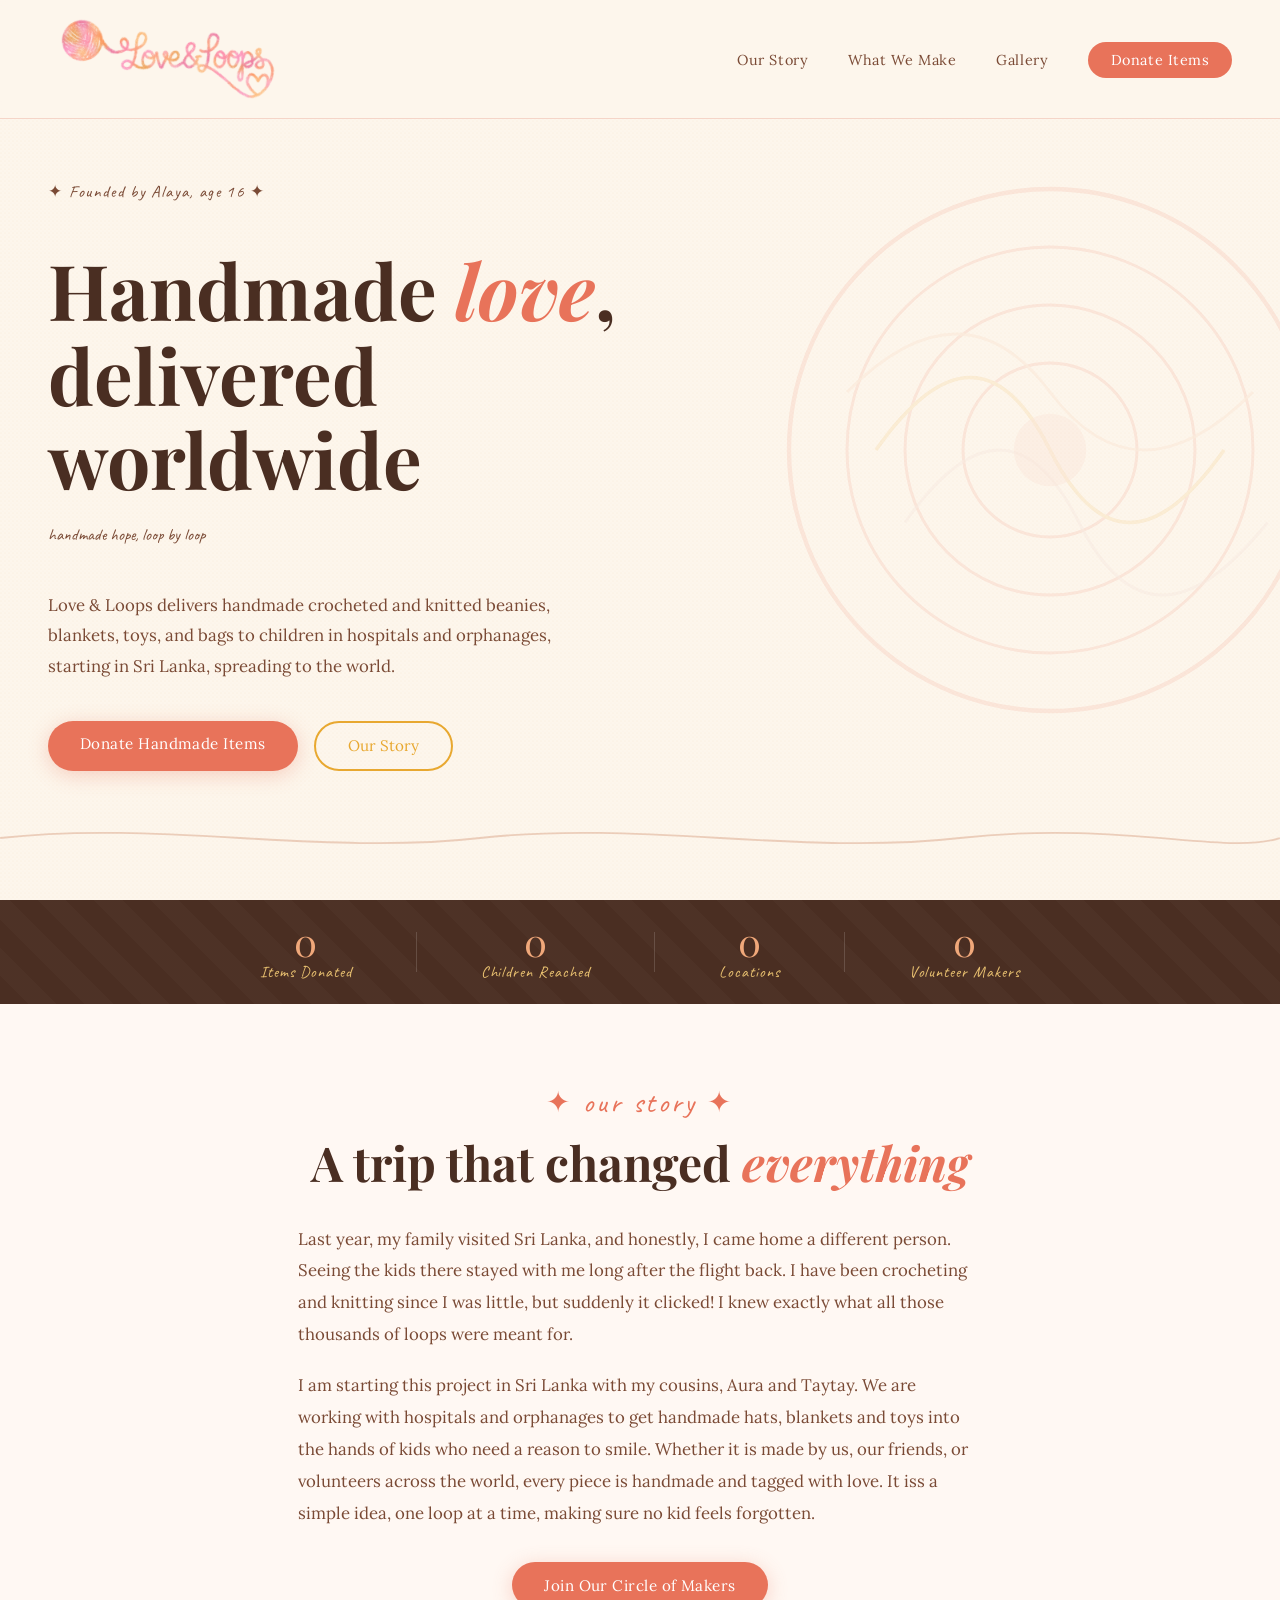
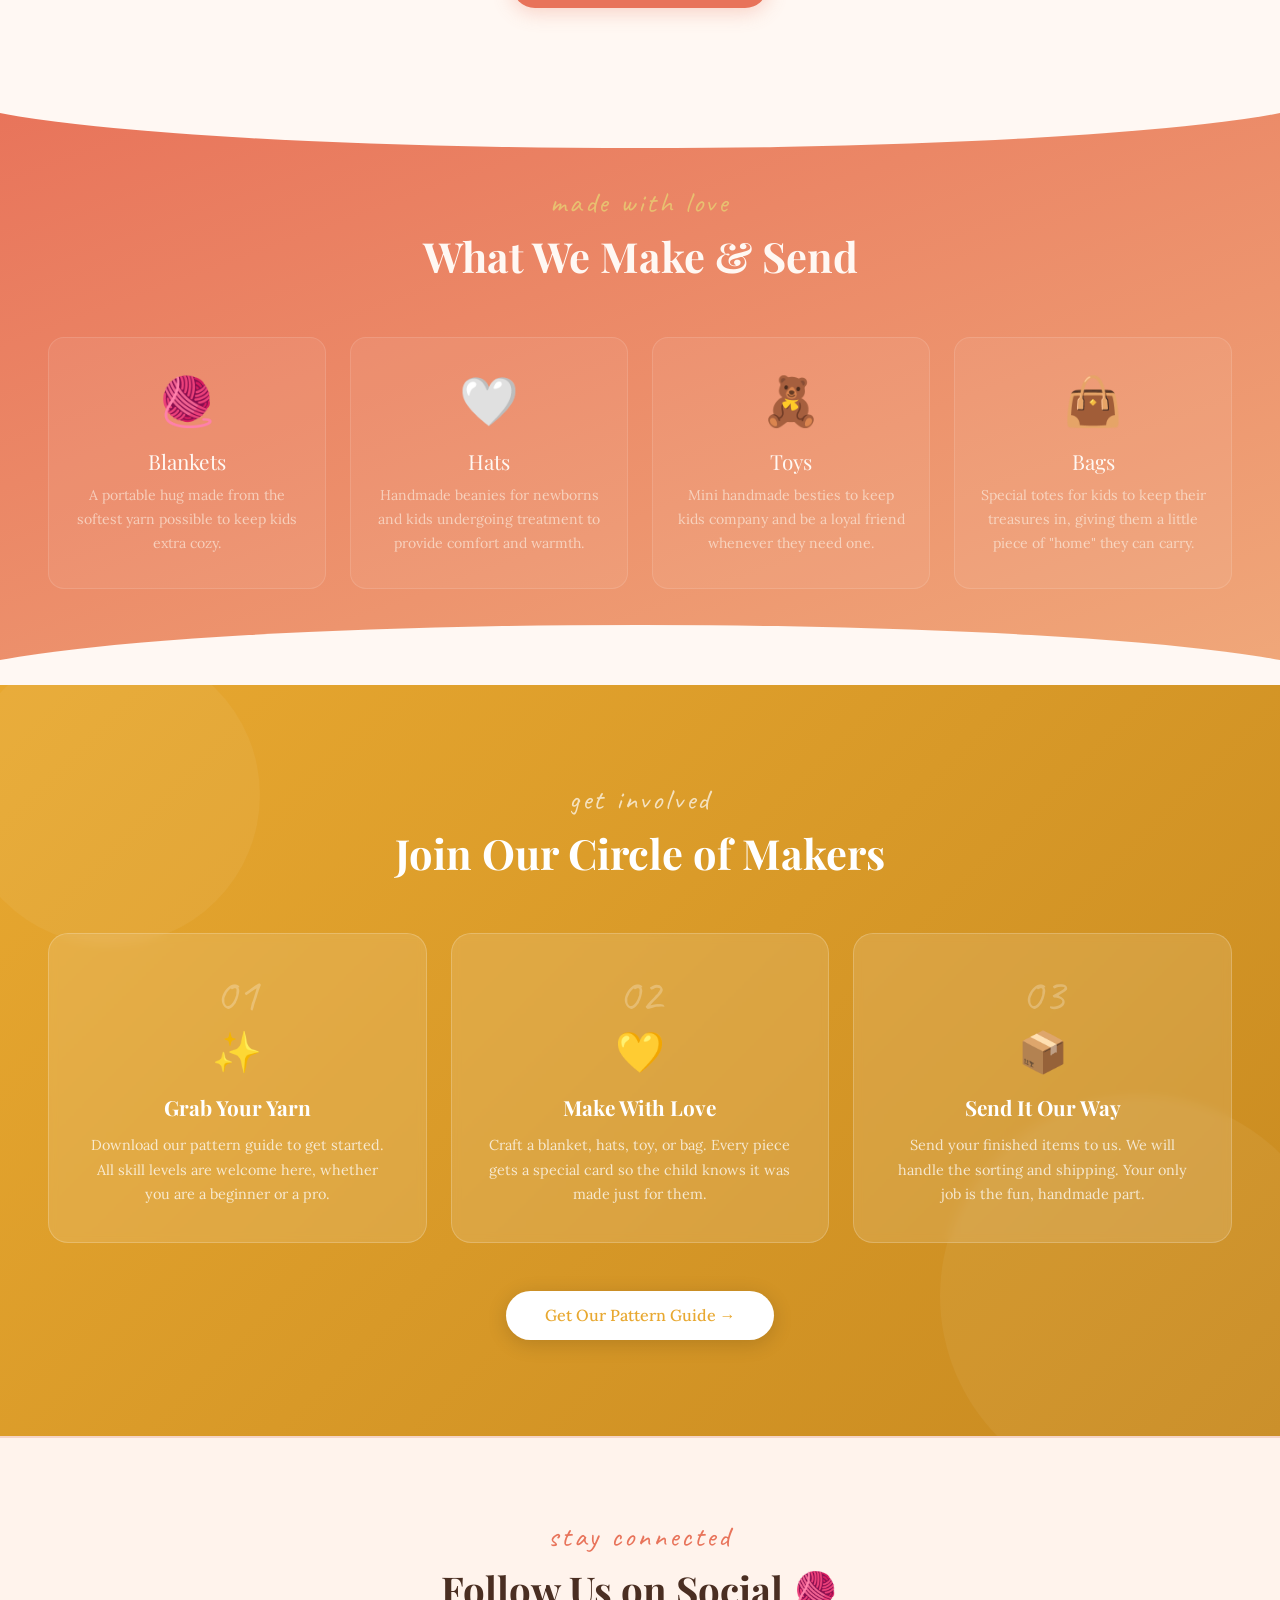
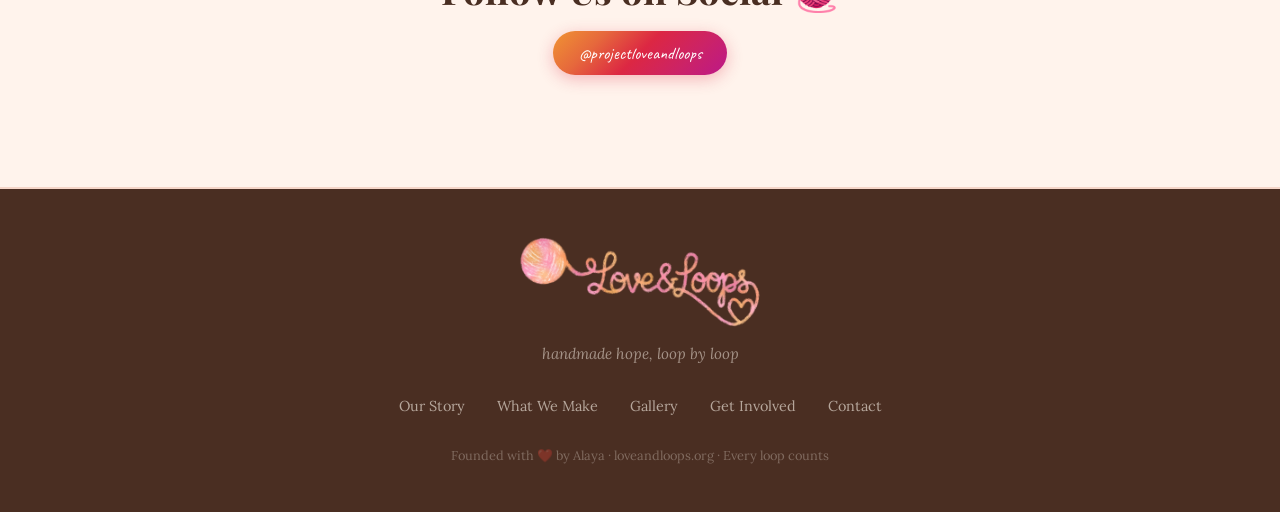
==== index.html @ 91cf3076 "Update index.html" ====
<!DOCTYPE html>
<html lang="en">
<head>
<meta charset="UTF-8">
<link rel="icon" type="image/svg+xml" href="favicon.svg">
<meta name="viewport" content="width=device-width, initial-scale=1.0">
<title>Love and Loops — Handmade Hope, Loop by Loop</title>
<link rel="preconnect" href="https://fonts.googleapis.com">
<link href="https://fonts.googleapis.com/css2?family=Playfair+Display:ital,wght@0,400;0,700;1,400&family=Lora:ital,wght@0,400;0,500;1,400&family=Caveat:wght@500;700&display=swap" rel="stylesheet">
<style>
  :root {
    --cream: #FFF8F3;
    --warm-white: #FFF3EC;
    --coral: #E8735A;
    --coral-light: #F0957A;
    --amber: #E8A830;
    --amber-light: #F0C060;
    --blush: #EDADA0;
    --peach: #F0A87A;
    --brown-dark: #4A2E22;
    --brown-mid: #7A4A35;
    --text: #3A1F12;
    --text-light: #8A5C3E;
  }

  * { margin: 0; padding: 0; box-sizing: border-box; }
  html { scroll-behavior: smooth; }

  body {
    font-family: 'Lora', Georgia, serif;
    background: var(--cream);
    color: var(--text);
    overflow-x: hidden;
  }

  body::before {
    content: '';
    position: fixed;
    inset: 0;
    background-image: url("data:image/svg+xml,%3Csvg xmlns='http://www.w3.org/2000/svg' width='4' height='4'%3E%3Crect width='4' height='4' fill='%23fdf6ec'/%3E%3Ccircle cx='1' cy='1' r='0.5' fill='%23d4a84322'/%3E%3Ccircle cx='3' cy='3' r='0.5' fill='%23c4704a11'/%3E%3C/svg%3E");
    pointer-events: none;
    z-index: 0;
  }

  /* NAV */
  nav {
    position: fixed;
    top: 0; left: 0; right: 0;
    z-index: 100;
    display: flex;
    align-items: center;
    justify-content: space-between;
    padding: 1.2rem 3rem;
    background: rgba(253,246,236,0.92);
    backdrop-filter: blur(8px);
    border-bottom: 1.5px solid #F5D5C8;
  }

  .nav-logo {
    font-family: 'Caveat', cursive;
    font-size: 1.7rem;
    font-weight: 700;
    color: var(--coral);
    letter-spacing: 0.02em;
  }

  .nav-logo span { color: #E8A830; }

  .nav-links {
    display: flex;
    gap: 2.5rem;
    list-style: none;
  }

  .nav-links a {
    font-family: 'Lora', serif;
    font-size: 0.9rem;
    color: var(--brown-mid);
    text-decoration: none;
    letter-spacing: 0.04em;
    transition: color 0.2s;
  }

  .nav-links a:hover { color: var(--coral); }

  .nav-cta {
    background: var(--coral);
    color: white !important;
    padding: 0.55rem 1.4rem;
    border-radius: 50px;
    transition: background 0.2s !important;
  }

  .nav-cta:hover { background: var(--coral-light) !important; }

  /* HERO */
  .hero {
    min-height: 100vh;
    display: flex;
    align-items: center;
    padding: 7rem 3rem 4rem;
    position: relative;
    overflow: hidden;
  }

  .hero-bg-yarn {
    position: absolute;
    right: -60px;
    top: 50%;
    transform: translateY(-50%);
    width: 580px;
    height: 580px;
    opacity: 0.12;
  }

  .hero-squiggle {
    position: absolute;
    bottom: 40px;
    left: 0;
    right: 0;
    height: 40px;
    background: url("data:image/svg+xml,%3Csvg xmlns='http://www.w3.org/2000/svg' viewBox='0 0 1440 40'%3E%3Cpath d='M0,20 C180,0 360,40 540,20 C720,0 900,40 1080,20 C1260,0 1380,40 1440,20' fill='none' stroke='%23c4704a' stroke-width='2' opacity='0.3'/%3E%3C/svg%3E") repeat-x;
  }

  .hero-content {
    max-width: 680px;
    position: relative;
    z-index: 1;
  }

  @keyframes fadeUp {
    from { opacity: 0; transform: translateY(30px); }
    to { opacity: 1; transform: translateY(0); }
  }

  .hero-eyebrow {
    font-family: 'Caveat', cursive;
    font-size: 1.8rem;
    color: var(--peach);
    letter-spacing: 0.08em;
    margin-bottom: 0.8rem;
    animation: fadeUp 1s 0.1s ease both;
  }

  .hero h1 {
    font-family: 'Playfair Display', Georgia, serif;
    font-size: clamp(3rem, 6vw, 5rem);
    line-height: 1.1;
    color: var(--brown-dark);
    margin-bottom: 1.2rem;
    animation: fadeUp 1s 0.2s ease both;
  }

  .hero h1 em { font-style: italic; color: var(--coral); }

  .hero-tagline {
    font-family: 'Caveat', cursive;
    font-size: 2.2rem;
    color: var(--text-light);
    margin-bottom: 1.8rem;
    animation: fadeUp 1s 0.3s ease both;
  }

  .hero p {
    font-size: 1.05rem;
    line-height: 1.8;
    color: var(--brown-mid);
    max-width: 520px;
    margin-bottom: 2.5rem;
    animation: fadeUp 1s 0.4s ease both;
  }

  .hero-buttons {
    display: flex;
    gap: 1rem;
    flex-wrap: wrap;
    animation: fadeUp 1s 0.5s ease both;
  }

  .btn-primary {
    background: var(--coral);
    color: white;
    padding: 0.85rem 2rem;
    border-radius: 50px;
    text-decoration: none;
    font-family: 'Lora', serif;
    font-size: 0.95rem;
    letter-spacing: 0.03em;
    transition: transform 0.2s, box-shadow 0.2s, background 0.2s;
    box-shadow: 0 4px 20px rgba(232,115,90,0.3);
    display: inline-block;
  }

  .btn-primary:hover {
    transform: translateY(-2px);
    box-shadow: 0 8px 28px rgba(232,115,90,0.4);
    background: var(--coral-light);
  }

  .btn-secondary {
    background: transparent;
    color: #E8A830;
    padding: 0.85rem 2rem;
    border-radius: 50px;
    text-decoration: none;
    font-family: 'Lora', serif;
    font-size: 0.95rem;
    border: 2px solid #E8A830;
    transition: transform 0.2s, background 0.2s, color 0.2s;
    display: inline-block;
  }

  .btn-secondary:hover {
    background: #E8A830;
    color: white;
    transform: translateY(-2px);
  }



  /* STATS */
  .stats-bar {
    background: var(--brown-dark);
    color: var(--cream);
    padding: 1.4rem 3rem;
    display: flex;
    align-items: center;
    justify-content: center;
    gap: 4rem;
    flex-wrap: wrap;
    position: relative;
    overflow: hidden;
  }

  .stats-bar::before {
    content: '';
    position: absolute;
    inset: 0;
    background: repeating-linear-gradient(45deg, transparent, transparent 20px, rgba(255,255,255,0.02) 20px, rgba(255,255,255,0.02) 40px);
  }

  .stat-item { text-align: center; position: relative; z-index: 1; }

  .stat-number {
    font-family: 'Playfair Display', serif;
    font-size: 2.4rem;
    color: var(--peach);
    display: block;
    line-height: 1;
  }

  .stat-label {
    font-family: 'Caveat', cursive;
    font-size: 1rem;
    color: #E8C070;
    letter-spacing: 0.06em;
    margin-top: 0.3rem;
  }

  .stat-divider { width: 1px; height: 40px; background: rgba(255,255,255,0.15); }

  /* ABOUT */
  .about {
    padding: 5rem 3rem;
    max-width: 780px;
    margin: 0 auto;
    text-align: center;
    position: relative;
    z-index: 1;
    background: var(--cream);
  }

  .about-eyebrow {
    font-family: 'Caveat', cursive;
    font-size: 1.8rem;
    color: var(--coral);
    letter-spacing: 0.1em;
    display: block;
    margin-bottom: 0.8rem;
  }

  .about h2 {
    font-family: 'Playfair Display', serif;
    font-size: clamp(2rem, 4vw, 3rem);
    line-height: 1.2;
    color: var(--brown-dark);
    margin-bottom: 2rem;
  }

  .about h2 em { font-style: italic; color: var(--coral); }

  .about p {
    font-size: 1.05rem;
    line-height: 1.9;
    color: var(--brown-mid);
    margin-bottom: 1.2rem;
    text-align: left;
  }

  .about-btn-wrap {
    margin-top: 2rem;
    text-align: center;
  }

  /* ITEMS */
  .items-section {
    background: linear-gradient(160deg, #E8735A 0%, #F0A87A 100%);
    padding: 6rem 3rem;
    position: relative;
    overflow: hidden;
  }

  .items-section::before {
    content: '';
    position: absolute;
    top: 0; left: 0; right: 0;
    height: 60px;
    background: var(--cream);
    clip-path: ellipse(55% 100% at 50% 0%);
  }

  .items-section::after {
    content: '';
    position: absolute;
    bottom: 0; left: 0; right: 0;
    height: 60px;
    background: var(--cream);
    clip-path: ellipse(55% 100% at 50% 100%);
  }

  .items-inner { max-width: 1200px; margin: 0 auto; position: relative; z-index: 1; }

  .section-header { text-align: center; margin-bottom: 3.5rem; }

  .section-eyebrow {
    font-family: 'Caveat', cursive;
    font-size: 1.8rem;
    letter-spacing: 0.1em;
    display: block;
    margin-bottom: 0.6rem;
  }

  .section-header h2 { font-family: 'Playfair Display', serif; font-size: 2.6rem; line-height: 1.2; }

  .items-grid { display: grid; grid-template-columns: repeat(4, 1fr); gap: 1.5rem; }

  .item-card {
    background: rgba(255,255,255,0.06);
    border: 1.5px solid rgba(255,255,255,0.12);
    border-radius: 16px;
    padding: 2rem 1.5rem;
    text-align: center;
    transition: transform 0.3s, background 0.3s;
  }

  .item-card:hover { transform: translateY(-6px); background: rgba(255,255,255,0.1); }

  .item-emoji { font-size: 3rem; display: block; margin-bottom: 1rem; }
  .item-name { font-family: 'Playfair Display', serif; font-size: 1.3rem; color: var(--cream); margin-bottom: 0.6rem; }
  .item-desc { font-size: 0.88rem; color: rgba(253,246,236,0.6); line-height: 1.7; }
  .item-tag { display: inline-block; margin-top: 1rem; background: rgba(255,255,255,0.2); color: white; font-family: 'Caveat', cursive; font-size: 0.85rem; padding: 0.25rem 0.8rem; border-radius: 20px; }

  .urgent-tag { background: rgba(232,115,90,0.12); border-color: var(--coral); color: var(--coral); }

  /* INSTAGRAM SECTION */
  .instagram-section {
    padding: 5rem 3rem;
    background: var(--warm-white);
    border-top: 2px solid #F5D5C8;
    border-bottom: 2px solid #F5D5C8;
  }

  .instagram-inner { max-width: 1200px; margin: 0 auto; }

  .instagram-header {
    display: flex;
    align-items: center;
    justify-content: space-between;
    margin-bottom: 2.5rem;
    flex-wrap: wrap;
    gap: 1rem;
  }

  .instagram-title-group {}

  .instagram-title-group .section-eyebrow { color: var(--coral); text-align: left; }

  .instagram-title-group h2 {
    font-family: 'Playfair Display', serif;
    font-size: 2.2rem;
    color: var(--brown-dark);
    display: flex;
    align-items: center;
    gap: 0.6rem;
  }

  .instagram-handle-link {
    display: flex;
    align-items: center;
    gap: 0.7rem;
    background: linear-gradient(135deg, #f09433, #e6683c, #dc2743, #cc2366, #bc1888);
    color: white;
    padding: 0.7rem 1.4rem;
    border-radius: 50px;
    text-decoration: none;
    font-family: 'Caveat', cursive;
    font-size: 1.1rem;
    transition: transform 0.2s, opacity 0.2s;
    box-shadow: 0 4px 16px rgba(220,39,67,0.3);
    flex-shrink: 0;
  }

  .instagram-handle-link:hover { transform: translateY(-2px); opacity: 0.92; }

  .insta-icon {
    width: 22px;
    height: 22px;
    fill: white;
  }

  /* Instagram grid */
  .instagram-grid {
    display: grid;
    grid-template-columns: repeat(6, 1fr);
    gap: 0.8rem;
  }

  .insta-post {
    aspect-ratio: 1;
    border-radius: 12px;
    overflow: hidden;
    position: relative;
    cursor: pointer;
    background: #f0e8dc;
  }

  .insta-post:nth-child(1) { grid-column: span 2; grid-row: span 2; border-radius: 16px; }

  .insta-post-inner {
    width: 100%;
    height: 100%;
    position: relative;
    overflow: hidden;
  }

  .insta-placeholder {
    width: 100%;
    height: 100%;
    display: flex;
    flex-direction: column;
    align-items: center;
    justify-content: center;
    gap: 0.5rem;
    font-family: 'Caveat', cursive;
    font-size: 0.85rem;
    color: var(--text-light);
    text-align: center;
    padding: 0.5rem;
  }

  /* Each post has a different warm background */
  .insta-post:nth-child(1) .insta-placeholder { background: linear-gradient(135deg, #f5e6d3, #e8c9a8); font-size: 1rem; }
  .insta-post:nth-child(2) .insta-placeholder { background: linear-gradient(135deg, #dcebd8, #c4d9bf); }
  .insta-post:nth-child(3) .insta-placeholder { background: linear-gradient(135deg, #f0ddd0, #e2c4b0); }
  .insta-post:nth-child(4) .insta-placeholder { background: linear-gradient(135deg, #e8d5d5, #d4b8b8); }
  .insta-post:nth-child(5) .insta-placeholder { background: linear-gradient(135deg, #f5edd0, #e8d490); }
  .insta-post:nth-child(6) .insta-placeholder { background: linear-gradient(135deg, #d8e8dc, #b8d0bf); }
  .insta-post:nth-child(7) .insta-placeholder { background: linear-gradient(135deg, #f0e0d8, #e0c4b4); }
  .insta-post:nth-child(8) .insta-placeholder { background: linear-gradient(135deg, #dde8dd, #c0d4c0); }

  .insta-post-overlay {
    position: absolute;
    inset: 0;
    background: rgba(61,44,30,0);
    display: flex;
    align-items: center;
    justify-content: center;
    transition: background 0.3s;
    opacity: 0;
  }

  .insta-post:hover .insta-post-overlay {
    background: rgba(61,44,30,0.5);
    opacity: 1;
  }

  .insta-post-overlay span {
    font-family: 'Caveat', cursive;
    color: white;
    font-size: 0.95rem;
  }

  .insta-emoji { font-size: 2rem; }
  .insta-big-emoji { font-size: 3.5rem; }

  .instagram-note {
    margin-top: 1.8rem;
    text-align: center;
    font-size: 0.88rem;
    color: var(--text-light);
    font-style: italic;
  }

  /* HOW TO HELP */
  .help-section {
    background: linear-gradient(135deg, #E8A830 0%, #C88A20 100%);
    padding: 6rem 3rem;
    position: relative;
    overflow: hidden;
  }

  .help-section::before {
    content: '';
    position: absolute;
    top: -40px; left: -40px;
    width: 300px; height: 300px;
    background: rgba(255,255,255,0.05);
    border-radius: 50%;
  }

  .help-section::after {
    content: '';
    position: absolute;
    bottom: -60px; right: -60px;
    width: 400px; height: 400px;
    background: rgba(255,255,255,0.05);
    border-radius: 50%;
  }

  .help-inner { max-width: 1200px; margin: 0 auto; position: relative; z-index: 1; }
  .help-section .section-eyebrow { color: rgba(255,255,255,0.7); }
  .help-section .section-header h2 { color: white; }

  .help-grid { display: grid; grid-template-columns: repeat(3, 1fr); gap: 1.5rem; margin-top: 3rem; }

  .help-card {
    background: rgba(255,255,255,0.12);
    border: 1.5px solid rgba(255,255,255,0.2);
    border-radius: 20px;
    padding: 2.2rem;
    text-align: center;
    backdrop-filter: blur(4px);
    transition: transform 0.3s, background 0.3s;
  }

  .help-card:hover { transform: translateY(-4px); background: rgba(255,255,255,0.18); }

  .help-step { font-family: 'Caveat', cursive; font-size: 3rem; color: rgba(255,255,255,0.25); display: block; line-height: 1; margin-bottom: 0.5rem; }
  .help-icon { font-size: 2.5rem; display: block; margin-bottom: 1rem; }
  .help-card h3 { font-family: 'Playfair Display', serif; font-size: 1.3rem; color: white; margin-bottom: 0.8rem; }
  .help-card p { font-size: 0.9rem; color: rgba(255,255,255,0.75); line-height: 1.7; }

  .help-cta { text-align: center; margin-top: 3rem; }

  .btn-white {
    background: white;
    color: #E8A830;
    padding: 0.9rem 2.4rem;
    border-radius: 50px;
    text-decoration: none;
    font-family: 'Lora', serif;
    font-size: 1rem;
    font-weight: 500;
    transition: transform 0.2s, box-shadow 0.2s;
    box-shadow: 0 4px 20px rgba(0,0,0,0.15);
    display: inline-block;
  }

  .btn-white:hover { transform: translateY(-3px); box-shadow: 0 8px 30px rgba(0,0,0,0.2); }

  /* FOOTER */
  footer {
    background: var(--brown-dark);
    color: var(--cream);
    padding: 3rem;
    text-align: center;
  }

  .footer-logo { font-family: 'Caveat', cursive; font-size: 2rem; color: var(--coral-light); margin-bottom: 0.5rem; }
  .footer-tagline { font-family: 'Lora', serif; font-style: italic; color: rgba(253,246,236,0.5); font-size: 0.95rem; margin-bottom: 2rem; }
  .footer-links { display: flex; gap: 2rem; justify-content: center; list-style: none; margin-bottom: 2rem; flex-wrap: wrap; }
  .footer-links a { color: rgba(253,246,236,0.6); text-decoration: none; font-size: 0.9rem; transition: color 0.2s; }
  .footer-links a:hover { color: var(--peach); }
  .footer-credit { font-size: 0.8rem; color: rgba(253,246,236,0.3); }

  @media (max-width: 1000px) {
    .map-layout { grid-template-columns: 1fr; }
    .instagram-grid { grid-template-columns: repeat(4, 1fr); }
    .insta-post:nth-child(1) { grid-column: span 2; grid-row: span 2; }
    .items-grid { grid-template-columns: repeat(2, 1fr); }
    .about { grid-template-columns: 1fr; gap: 3rem; padding: 4rem 1.5rem; }
    .help-grid { grid-template-columns: 1fr; }
    nav { padding: 1rem 1.5rem; }
    .nav-links { display: none; }
    .hero { padding: 5rem 1.5rem 3rem; }
    .map-section, .instagram-section, .help-section { padding: 4rem 1.5rem; }
    .items-section { padding: 5rem 1.5rem; }
    .stats-bar { gap: 2rem; padding: 1.5rem; }
  }

  @media (max-width: 600px) {
    .instagram-grid { grid-template-columns: repeat(3, 1fr); }
    .insta-post:nth-child(1) { grid-column: span 1; grid-row: span 1; }
    .items-grid { grid-template-columns: 1fr 1fr; }
  }
</style>
</head>
<body>

<!-- NAV -->
<nav>
  <a href="#" style="display:flex;align-items:center;"><img src="logo.png?v=1777475591" alt="Love and Loops" style="height:80px;width:auto;"></a>
  <ul class="nav-links">
    <li><a href="#about">Our Story</a></li>
    <li><a href="#items">What We Make</a></li>
    <li><a href="#instagram">Gallery</a></li>
    <li><a href="#help" class="nav-cta">Donate Items</a></li>
  </ul>
</nav>

<!-- HERO -->
<section class="hero">
  <svg class="hero-bg-yarn" viewBox="0 0 400 400" fill="none" xmlns="http://www.w3.org/2000/svg">
    <circle cx="200" cy="200" r="180" stroke="var(--coral)" stroke-width="3"/>
    <circle cx="200" cy="200" r="140" stroke="var(--coral)" stroke-width="2"/>
    <circle cx="200" cy="200" r="100" stroke="var(--coral)" stroke-width="2"/>
    <circle cx="200" cy="200" r="60" stroke="var(--coral)" stroke-width="2"/>
    <path d="M80 200 Q150 100 200 200 Q250 300 320 200" stroke="#E8A830" stroke-width="2.5" fill="none"/>
    <path d="M60 160 Q140 80 200 160 Q260 240 340 160" stroke="var(--peach)" stroke-width="2" fill="none" opacity="0.7"/>
    <path d="M100 250 Q170 150 220 250 Q270 350 350 250" stroke="#d4a0a0" stroke-width="2" fill="none" opacity="0.5"/>
    <circle cx="200" cy="200" r="25" fill="var(--coral)" opacity="0.4"/>
  </svg>
  <div class="hero-content">
    <p class="hero-eyebrow">✦ Founded by Alaya, age 16 ✦</p>
    <h1>Handmade <em>love</em>,<br>delivered worldwide</h1>
    <p class="hero-tagline">handmade hope, loop by loop</p>
    <p>Love & Loops delivers handmade crocheted and knitted beanies, blankets, toys, and bags to children in hospitals and orphanages, starting in Sri Lanka, spreading to the world.</p>
    <div class="hero-buttons">
      <a href="#help" class="btn-primary">Donate Handmade Items</a>
      <a href="#about" class="btn-secondary">Our Story</a>
    </div>
  </div>
  <div class="hero-squiggle"></div>
</section>

<!-- STATS -->
<div class="stats-bar">
  <div class="stat-item">
    <span class="stat-number" id="counter1">0</span>
    <span class="stat-label">Items Donated</span>
  </div>
  <div class="stat-divider"></div>
  <div class="stat-item">
    <span class="stat-number" id="counter2">0</span>
    <span class="stat-label">Children Reached</span>
  </div>
  <div class="stat-divider"></div>
  <div class="stat-item">
    <span class="stat-number" id="counter3">0</span>
    <span class="stat-label">Locations</span>
  </div>
  <div class="stat-divider"></div>
  <div class="stat-item">
    <span class="stat-number" id="counter4">0</span>
    <span class="stat-label">Volunteer Makers</span>
  </div>
</div>

<!-- ABOUT -->
<section class="about" id="about">
  <span class="about-eyebrow">✦ our story ✦</span>
  <h2>A trip that changed <em>everything</em></h2>
  <p>Last year, my family visited Sri Lanka, and honestly, I came home a different person. Seeing the kids there stayed with me long after the flight back. I have been crocheting and knitting since I was little, but suddenly it clicked! I knew exactly what all those thousands of loops were meant for.</p>
  <p>I am starting this project in Sri Lanka with my cousins, Aura and Taytay. We are working with hospitals and orphanages to get handmade hats, blankets and toys into the hands of kids who need a reason to smile. Whether it is made by us, our friends, or volunteers across the world, every piece is handmade and tagged with love. It iss a simple idea, one loop at a time, making sure no kid feels forgotten.</p>
  <div class="about-btn-wrap">
    <a href="#help" class="btn-primary">Join Our Circle of Makers</a>
  </div>
</section>

<!-- ITEMS -->
<section class="items-section" id="items">
  <div class="items-inner">
    <div class="section-header">
      <span class="section-eyebrow" style="color:#E8C070">made with love</span>
      <h2 style="color:var(--cream)">What We Make &amp; Send</h2>
    </div>
    <div class="items-grid">
      <div class="item-card">
        <span class="item-emoji">🧶</span>
        <p class="item-name">Blankets</p>
        <p class="item-desc">A portable hug made from the softest yarn possible to keep kids extra cozy.</p>
      </div>
      <div class="item-card">
        <span class="item-emoji">🤍</span>
        <p class="item-name">Hats</p>
        <p class="item-desc">Handmade beanies for newborns and kids undergoing treatment to provide comfort and warmth.</p>
      </div>
      <div class="item-card">
        <span class="item-emoji">🧸</span>
        <p class="item-name">Toys</p>
        <p class="item-desc">Mini handmade besties to keep kids company and be a loyal friend whenever they need one.</p>
      </div>
      <div class="item-card">
        <span class="item-emoji">👜</span>
        <p class="item-name">Bags</p>
        <p class="item-desc">Special totes for kids to keep their treasures in, giving them a little piece of "home" they can carry.</p>
      </div>
    </div>
  </div>
</section>


<!-- HOW TO HELP -->
<section class="help-section" id="help">
  <div class="help-inner">
    <div class="section-header">
      <span class="section-eyebrow">get involved</span>
      <h2>Join Our Circle of Makers</h2>
    </div>
    <div class="help-grid">
      <div class="help-card">
        <span class="help-step">01</span>
        <span class="help-icon">✨</span>
        <h3>Grab Your Yarn</h3>
        <p>Download our pattern guide to get started. All skill levels are welcome here, whether you are a beginner or a pro.</p>
      </div>
      <div class="help-card">
        <span class="help-step">02</span>
        <span class="help-icon">💛</span>
        <h3>Make With Love</h3>
        <p>Craft a blanket, hats, toy, or bag. Every piece gets a special card so the child knows it was made just for them.</p>
      </div>
      <div class="help-card">
        <span class="help-step">03</span>
        <span class="help-icon">📦</span>
        <h3>Send It Our Way</h3>
        <p>Send your finished items to us. We will handle the sorting and shipping. Your only job is the fun, handmade part.</p>
      </div>
    </div>
    <div class="help-cta">
      <a href="patterns.html" class="btn-white">Get Our Pattern Guide →</a>
    </div>
  </div>
</section>

<!-- INSTAGRAM GALLERY -->
<section class="instagram-section" id="instagram">
  <div class="instagram-inner">

    <div style="text-align:center; margin-bottom:2rem; position:relative; z-index:1;">
      <span style="font-family:'Caveat',cursive; font-size:1.8rem; color:var(--coral); letter-spacing:0.1em; display:block; margin-bottom:0.5rem;">stay connected</span>
      <h2 style="font-family:'Playfair Display',serif; font-size:2.4rem; color:var(--brown-dark); margin-bottom:1rem;">Follow Us on Social 🧶</h2>
      <a href="https://instagram.com/projectloveandloops" target="_blank" style="display:inline-flex; align-items:center; gap:0.6rem; background:linear-gradient(135deg,#f09433,#e6683c,#dc2743,#cc2366,#bc1888); color:white; padding:0.7rem 1.6rem; border-radius:50px; text-decoration:none; font-family:'Caveat',cursive; font-size:1.1rem; box-shadow:0 4px 16px rgba(220,39,67,0.3);">
        @projectloveandloops
      </a>
    </div>

    <div id="behold-widget-holder">
      <script src="https://w.behold.so/widget.js" type="module"></script>
      <behold-widget feed-id="sgiXPuezXMnbgt91PSPh"></behold-widget>
    </div>

  </div>
</section>

<!-- FOOTER -->
<footer>
  <div style="margin-bottom:0.8rem;"><img src="logo.png?v=1777475591" alt="Love and Loops" style="height:90px;width:auto;"></div>
  <p class="footer-tagline">handmade hope, loop by loop</p>
  <ul class="footer-links">
    <li><a href="#about">Our Story</a></li>
    <li><a href="#items">What We Make</a></li>
    <li><a href="#instagram">Gallery</a></li>
    <li><a href="#help">Get Involved</a></li>
    <li><a href="/cdn-cgi/l/email-protection#4a222f2626250a26253c2f2b242e2625253a396425382d">Contact</a></li>
  </ul>
  <p class="footer-credit">Founded with ❤️ by Alaya · loveandloops.org · Every loop counts</p>
</footer>

<script data-cfasync="false" src="/cdn-cgi/scripts/5c5dd728/cloudflare-static/email-decode.min.js"></script><script>
  // Animated counters
  function animateCounter(el, target) {
    let start = 0;
    const step = target / (2000 / 16);
    const timer = setInterval(() => {
      start += step;
      if (start >= target) {
        el.textContent = target;
        clearInterval(timer);
      } else {
        el.textContent = Math.floor(start);
      }
    }, 16);
  }

  const statsBar = document.querySelector('.stats-bar');
  let animated = false;
  new IntersectionObserver((entries) => {
    if (entries[0].isIntersecting && !animated) {
      animated = true;
      animateCounter(document.getElementById('counter1'), 218);
      animateCounter(document.getElementById('counter2'), 312);
      animateCounter(document.getElementById('counter3'), 3);
      animateCounter(document.getElementById('counter4'), 27);
    }
  }, { threshold: 0.5 }).observe(statsBar);

  // Smooth scroll
  document.querySelectorAll('a[href^="#"]').forEach(a => {
    a.addEventListener('click', e => {
      const target = document.querySelector(a.getAttribute('href'));
      if (target) { e.preventDefault(); target.scrollIntoView({ behavior: 'smooth' }); }
    });
  });

  // Make instagram posts link to instagram
  document.qu
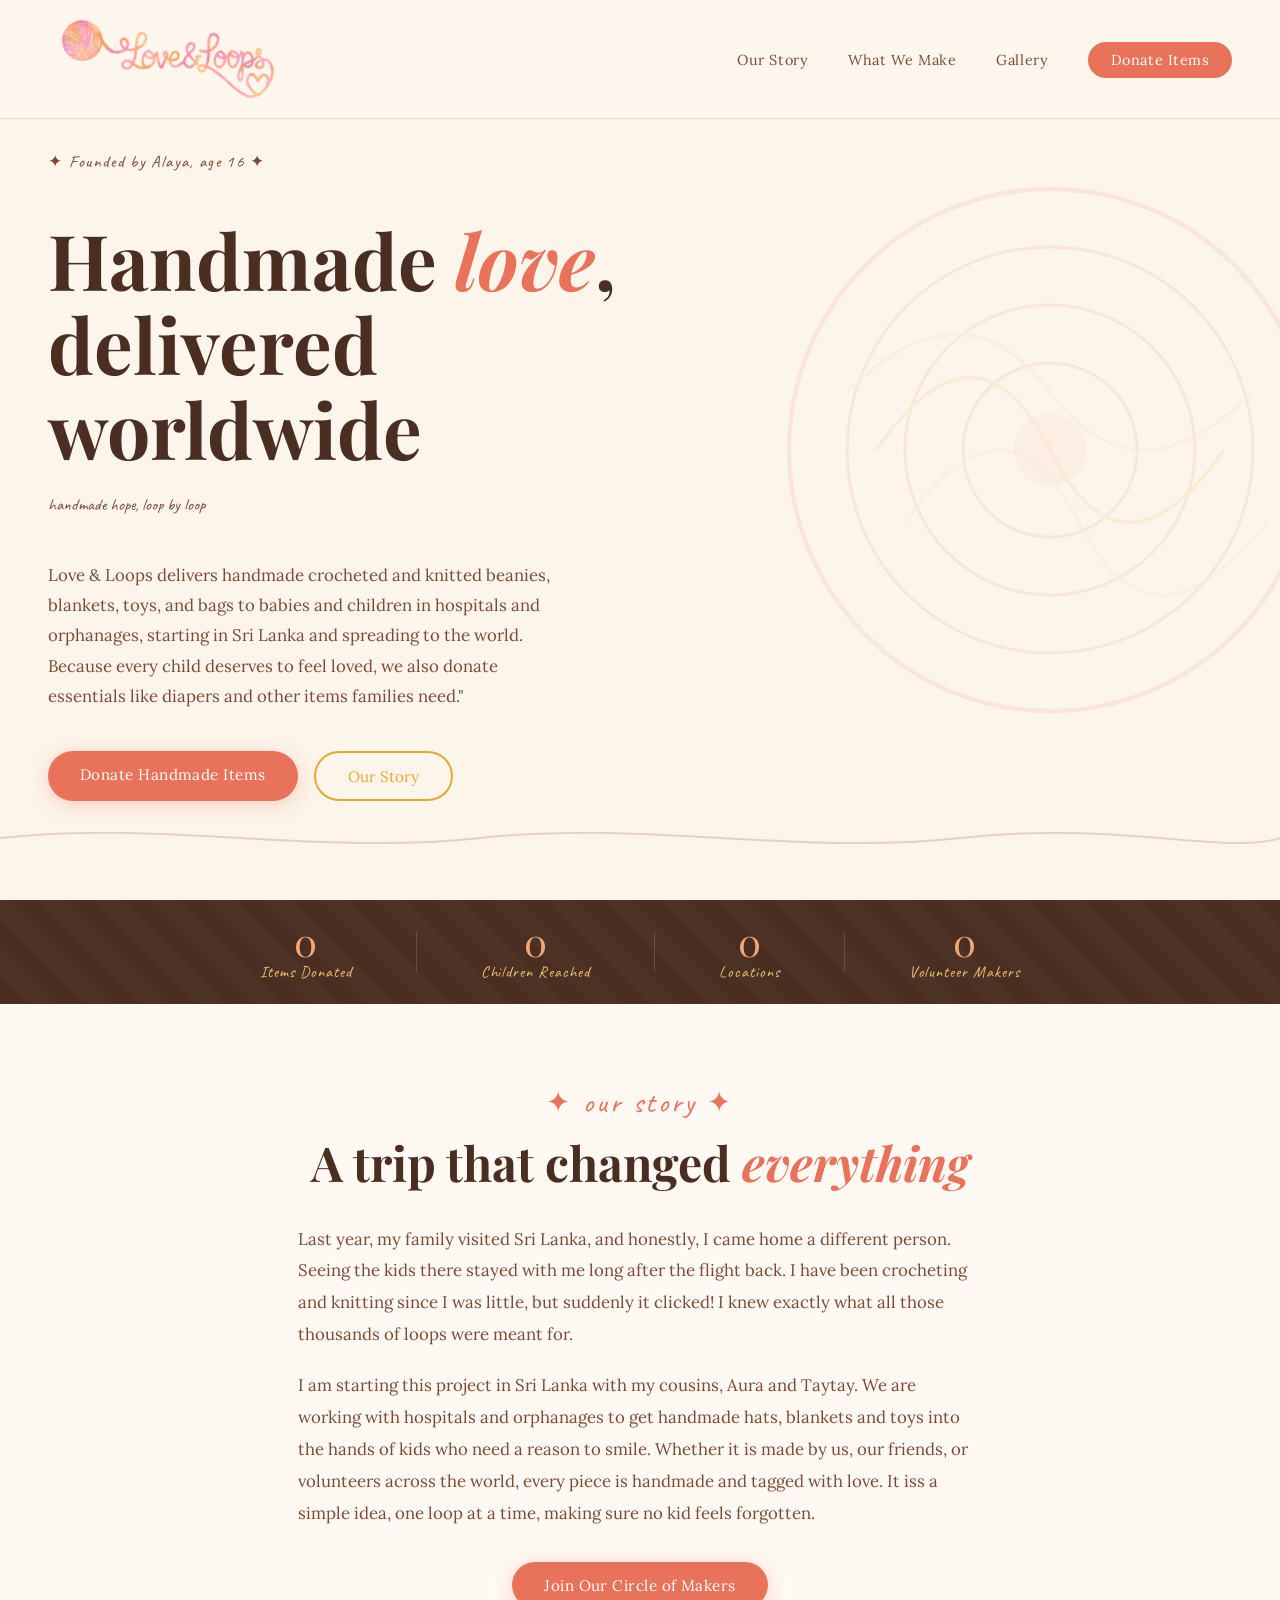
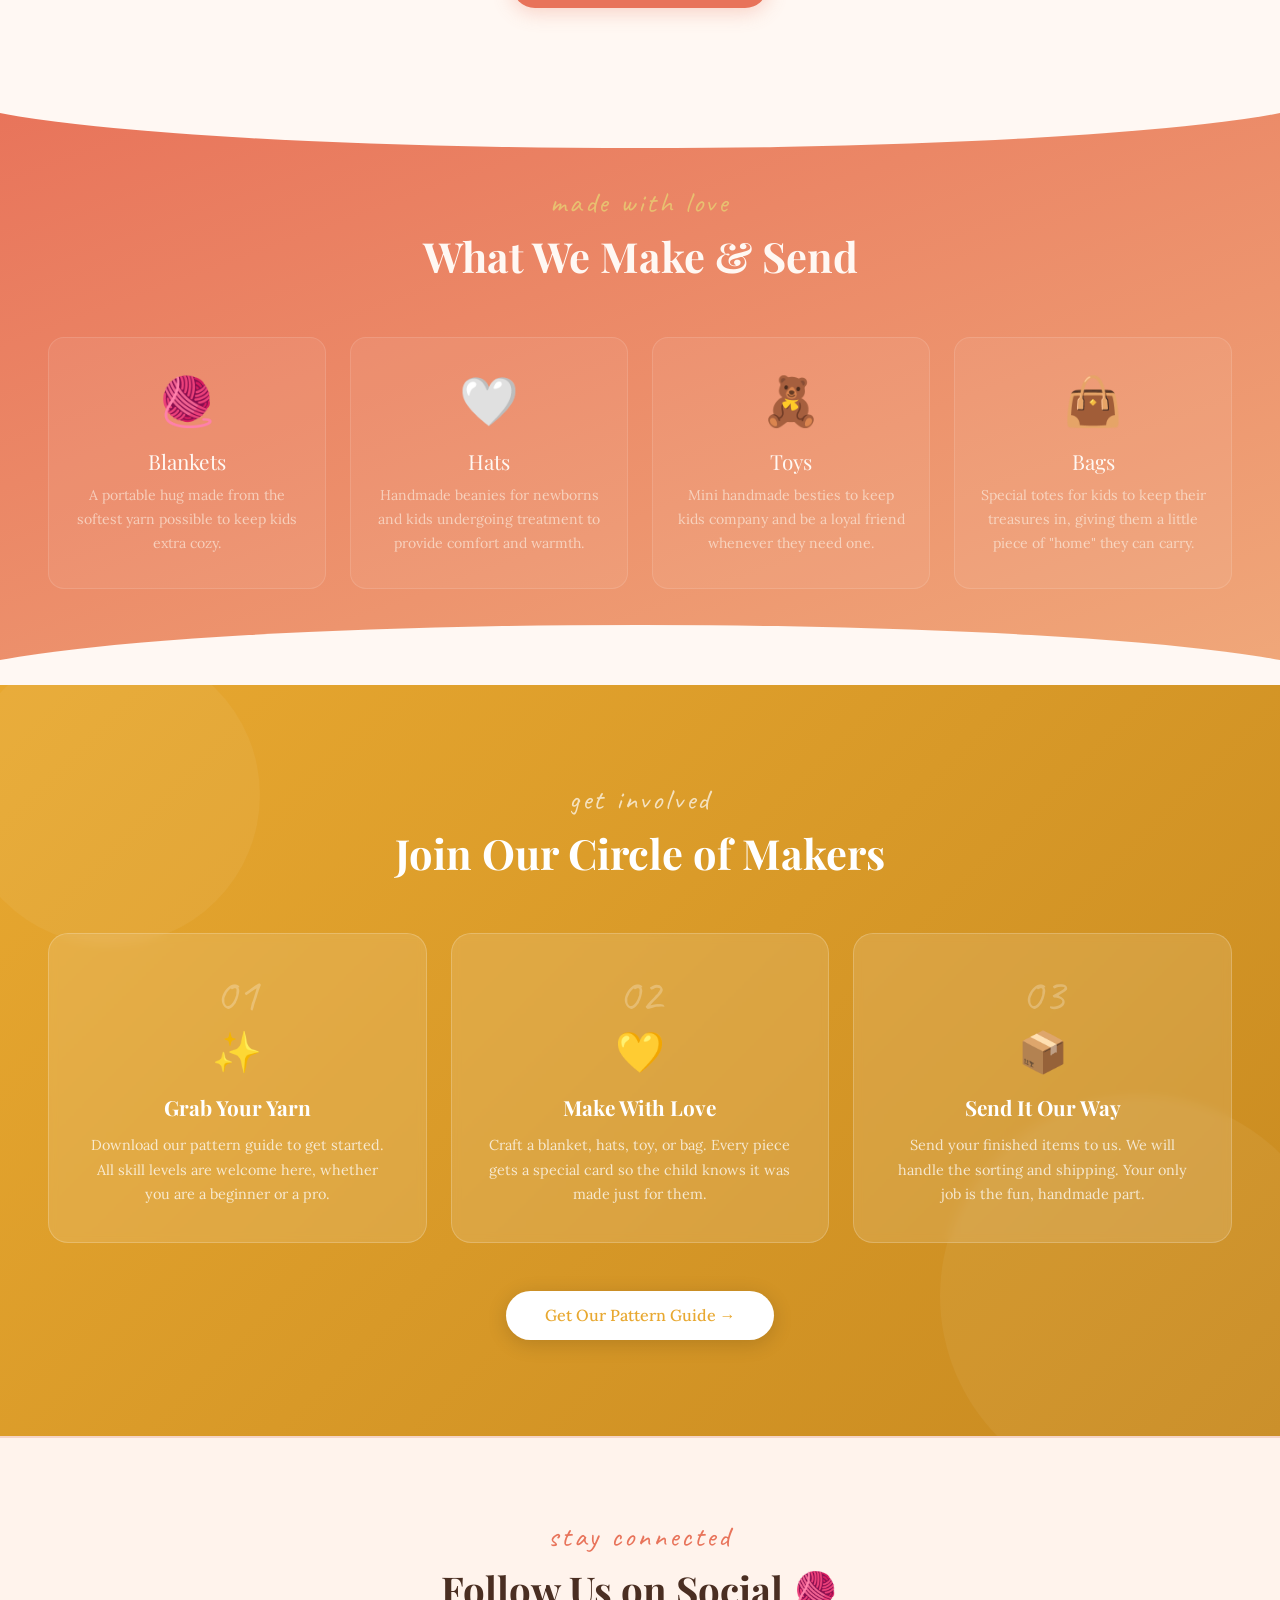
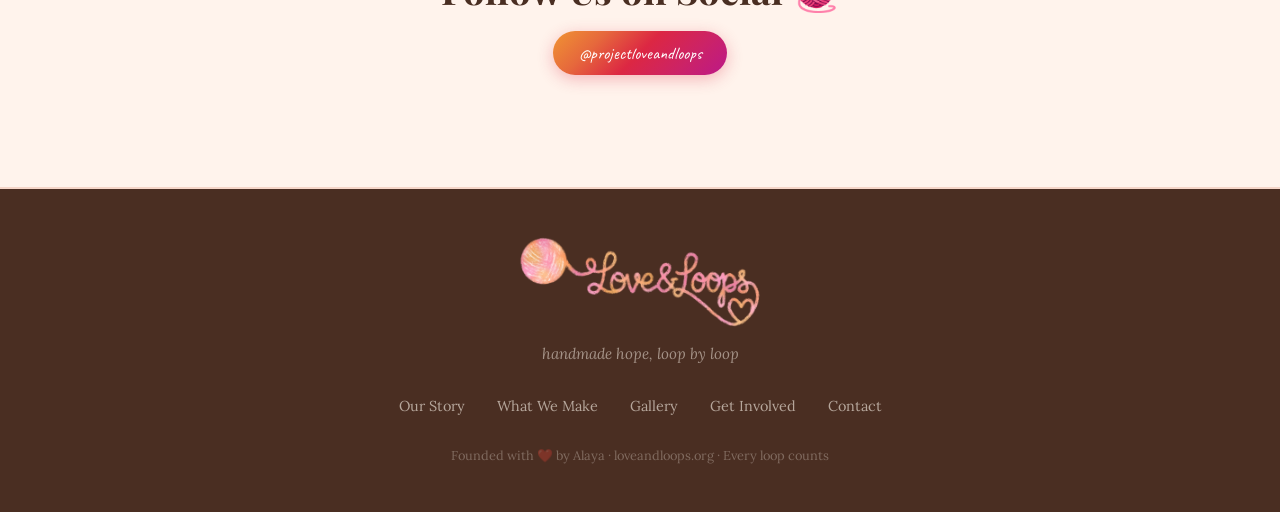
==== commit 2e82781e: "Update index.html" ====
--- a/index.html
+++ b/index.html
@@ -634,7 +634,7 @@
     <p class="hero-eyebrow">✦ Founded by Alaya, age 16 ✦</p>
     <h1>Handmade <em>love</em>,<br>delivered worldwide</h1>
     <p class="hero-tagline">handmade hope, loop by loop</p>
-    <p>Love & Loops delivers handmade crocheted and knitted beanies, blankets, toys, and bags to children in hospitals and orphanages, starting in Sri Lanka, spreading to the world.</p>
+    <p>Love & Loops delivers handmade crocheted and knitted beanies, blankets, toys, and bags to babies and children in hospitals and orphanages, starting in Sri Lanka and spreading to the world. Because every child deserves to feel loved, we also donate essentials like diapers and other items families need."</p>
     <div class="hero-buttons">
       <a href="#help" class="btn-primary">Donate Handmade Items</a>
       <a href="#about" class="btn-secondary">Our Story</a>
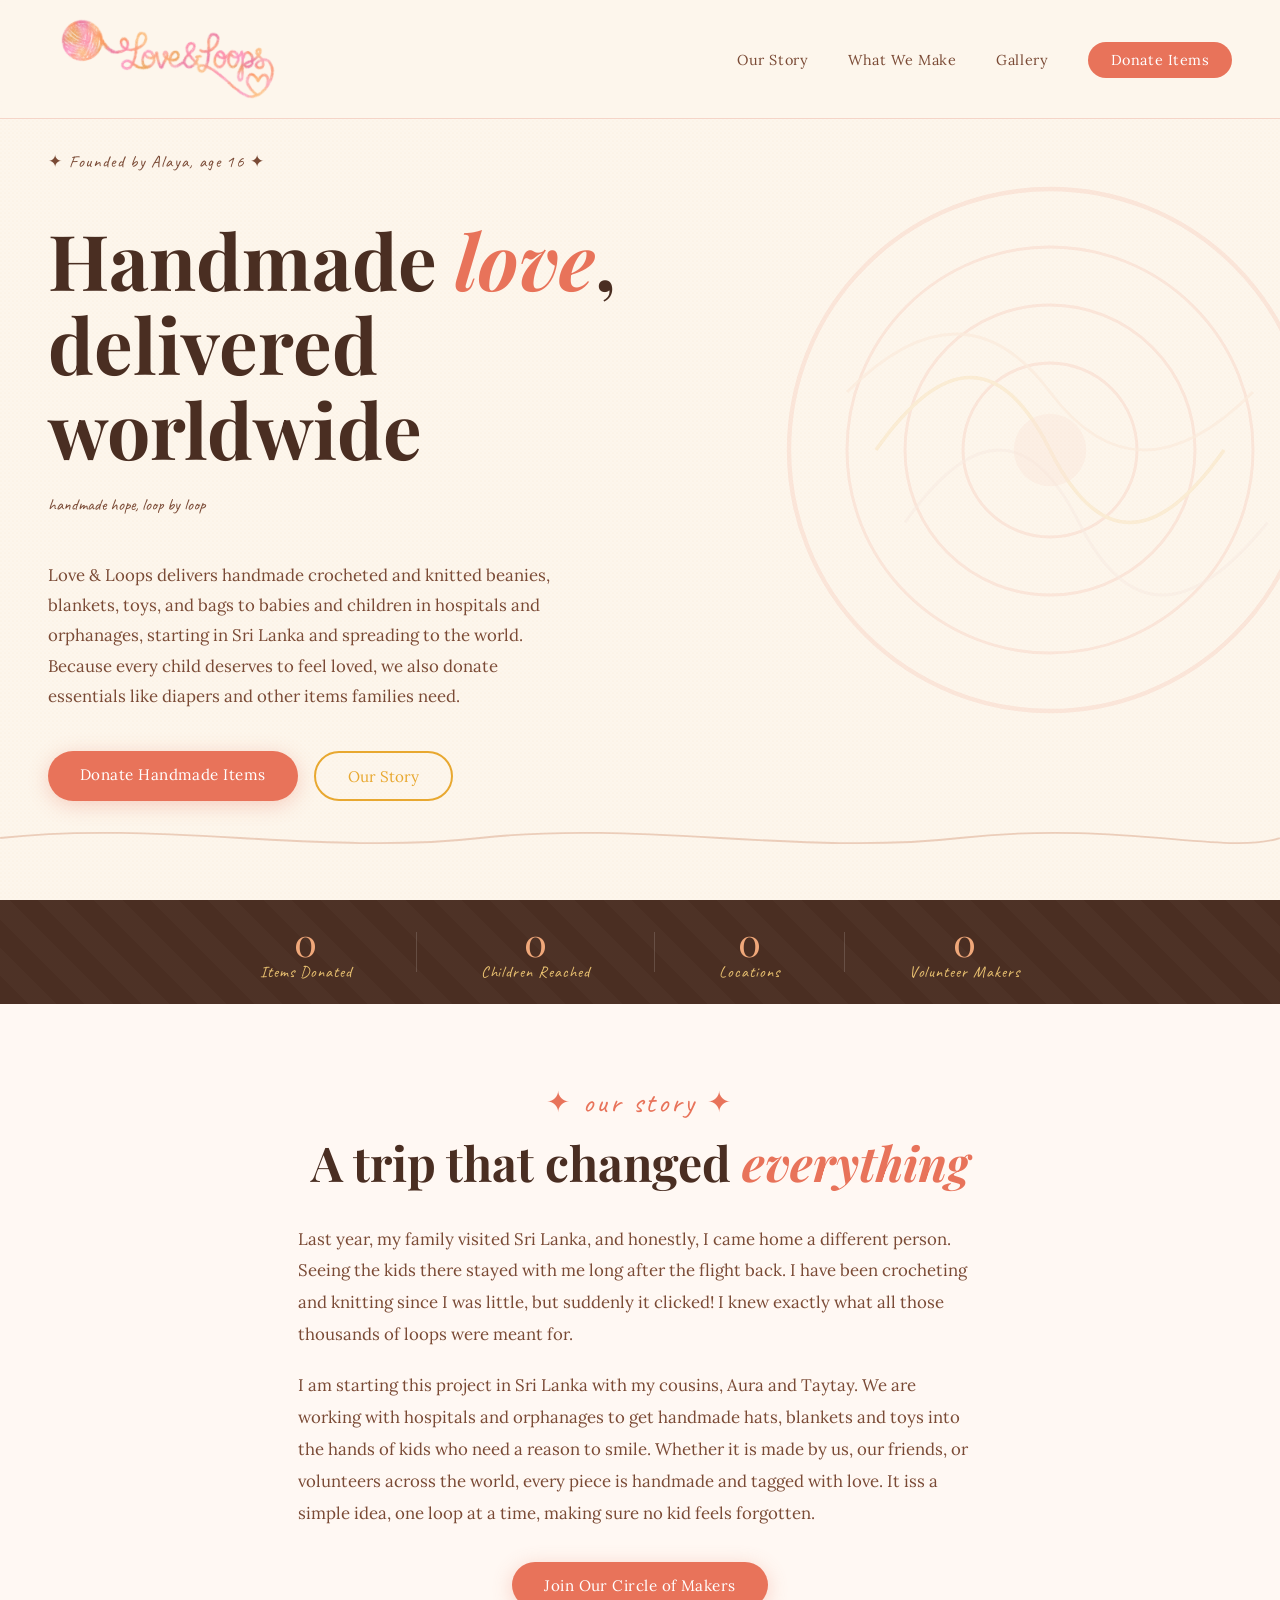
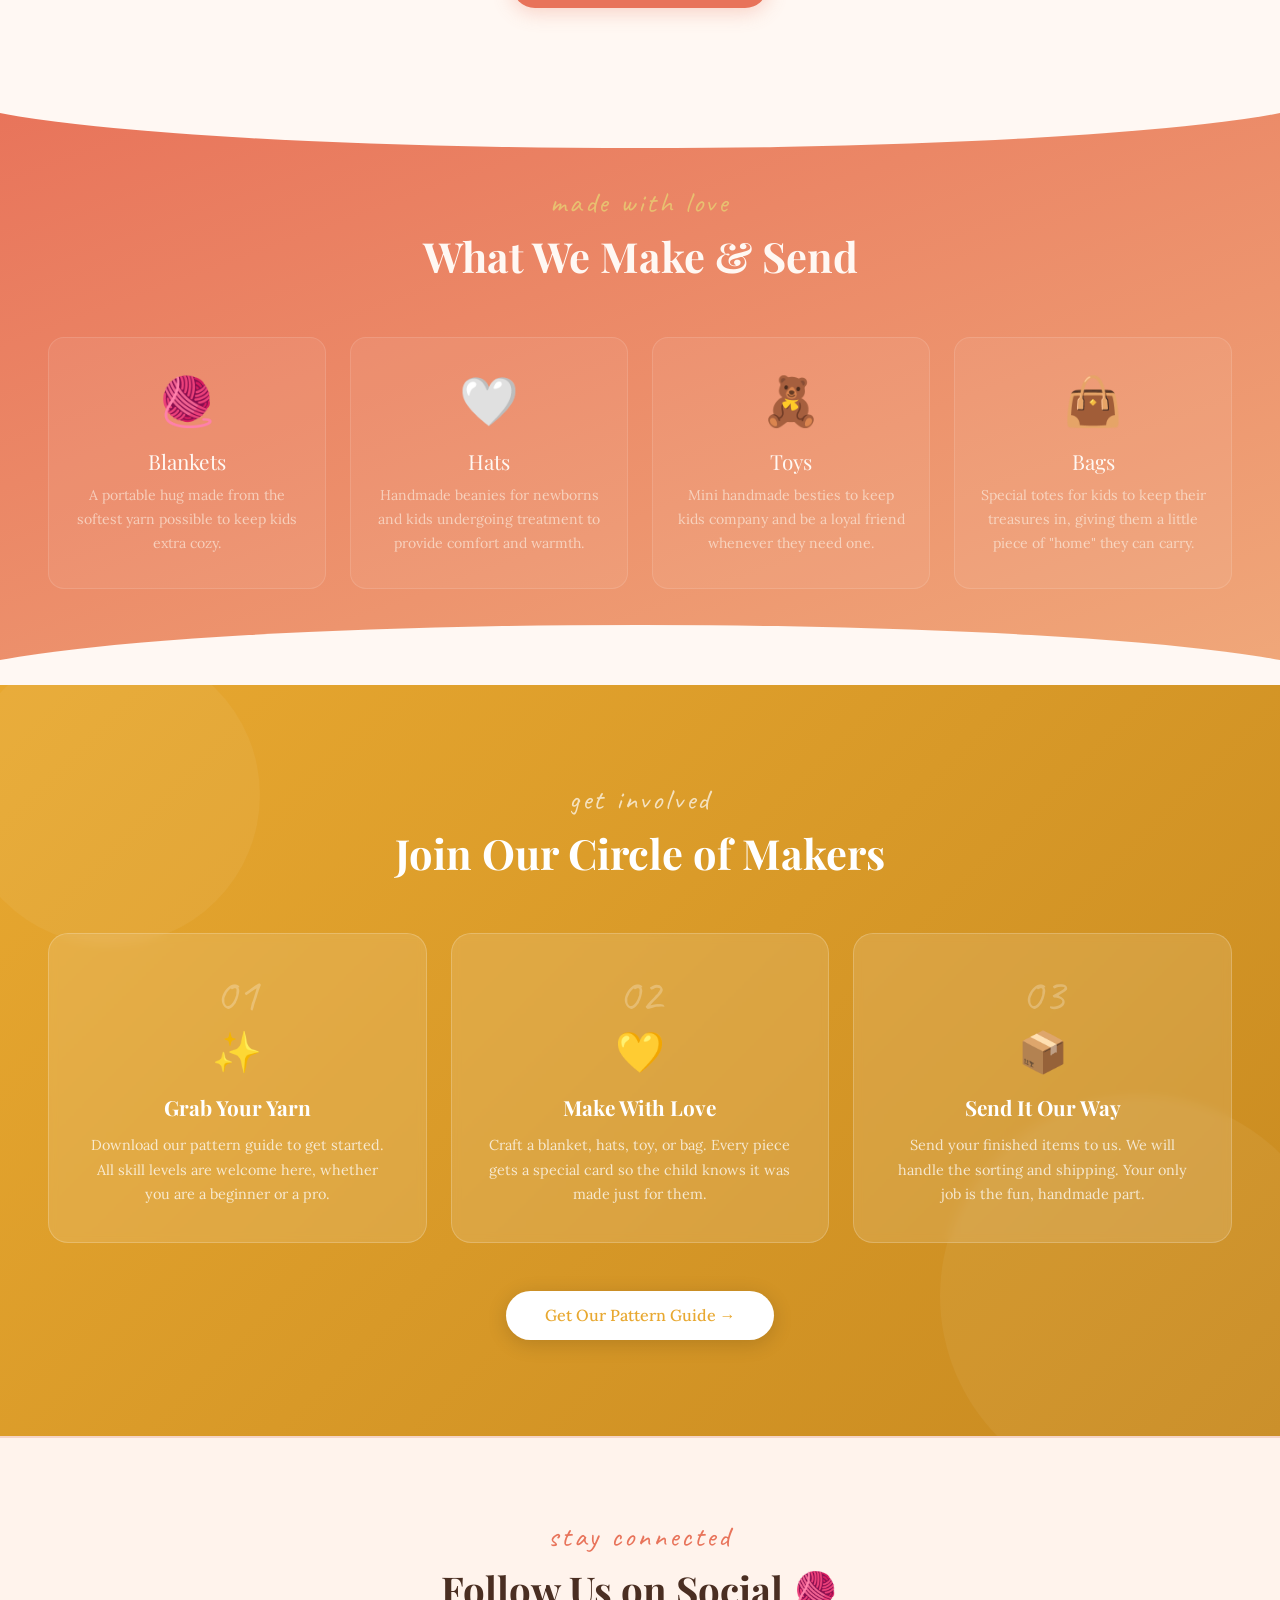
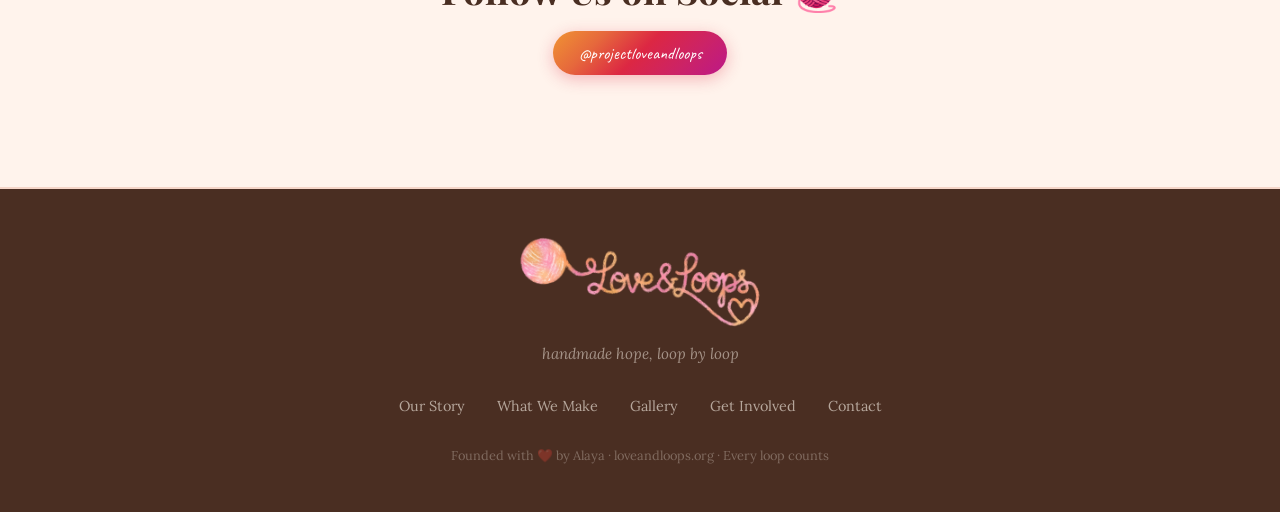
==== commit c2df03f9: "Update index.html" ====
--- a/index.html
+++ b/index.html
@@ -634,7 +634,7 @@
     <p class="hero-eyebrow">✦ Founded by Alaya, age 16 ✦</p>
     <h1>Handmade <em>love</em>,<br>delivered worldwide</h1>
     <p class="hero-tagline">handmade hope, loop by loop</p>
-    <p>Love & Loops delivers handmade crocheted and knitted beanies, blankets, toys, and bags to babies and children in hospitals and orphanages, starting in Sri Lanka and spreading to the world. Because every child deserves to feel loved, we also donate essentials like diapers and other items families need."</p>
+    <p>Love & Loops delivers handmade crocheted and knitted beanies, blankets, toys, and bags to babies and children in hospitals and orphanages, starting in Sri Lanka and spreading to the world. Because every child deserves to feel loved, we also donate essentials like diapers and other items families need.</p>
     <div class="hero-buttons">
       <a href="#help" class="btn-primary">Donate Handmade Items</a>
       <a href="#about" class="btn-secondary">Our Story</a>
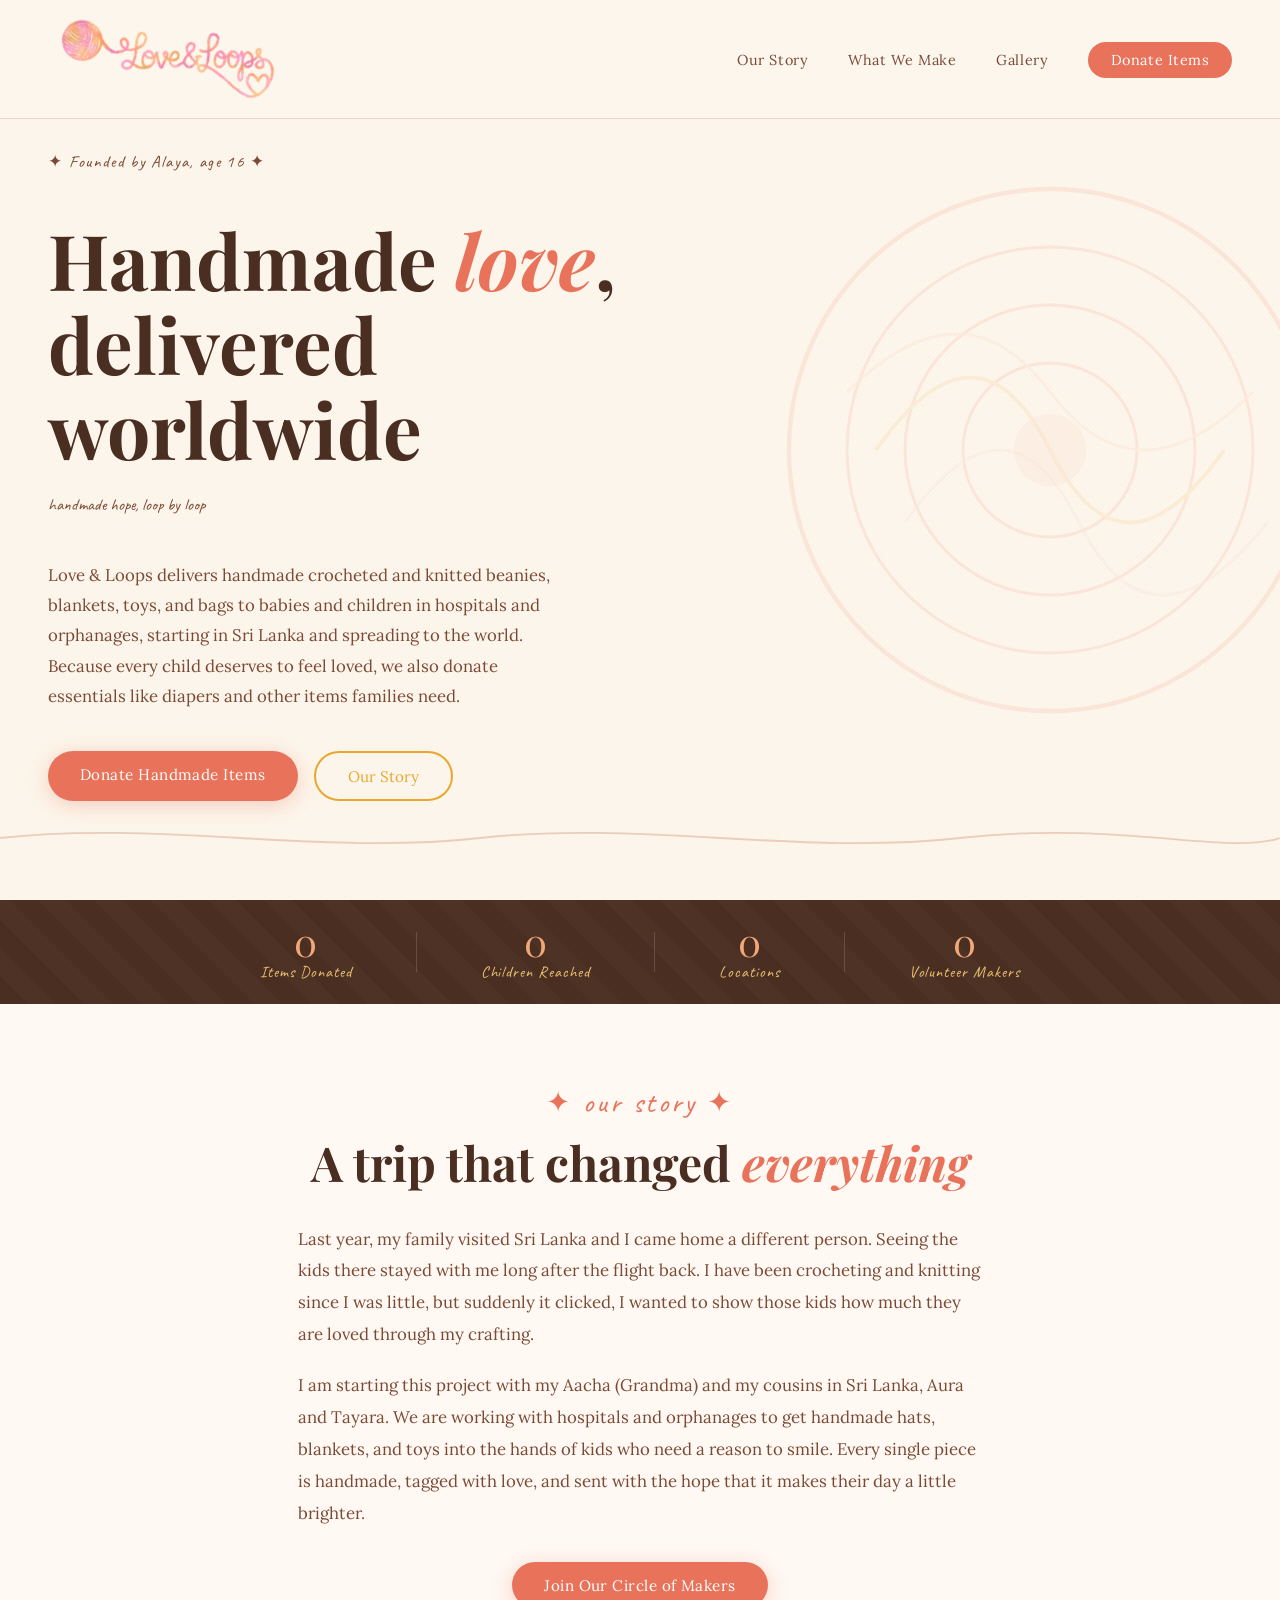
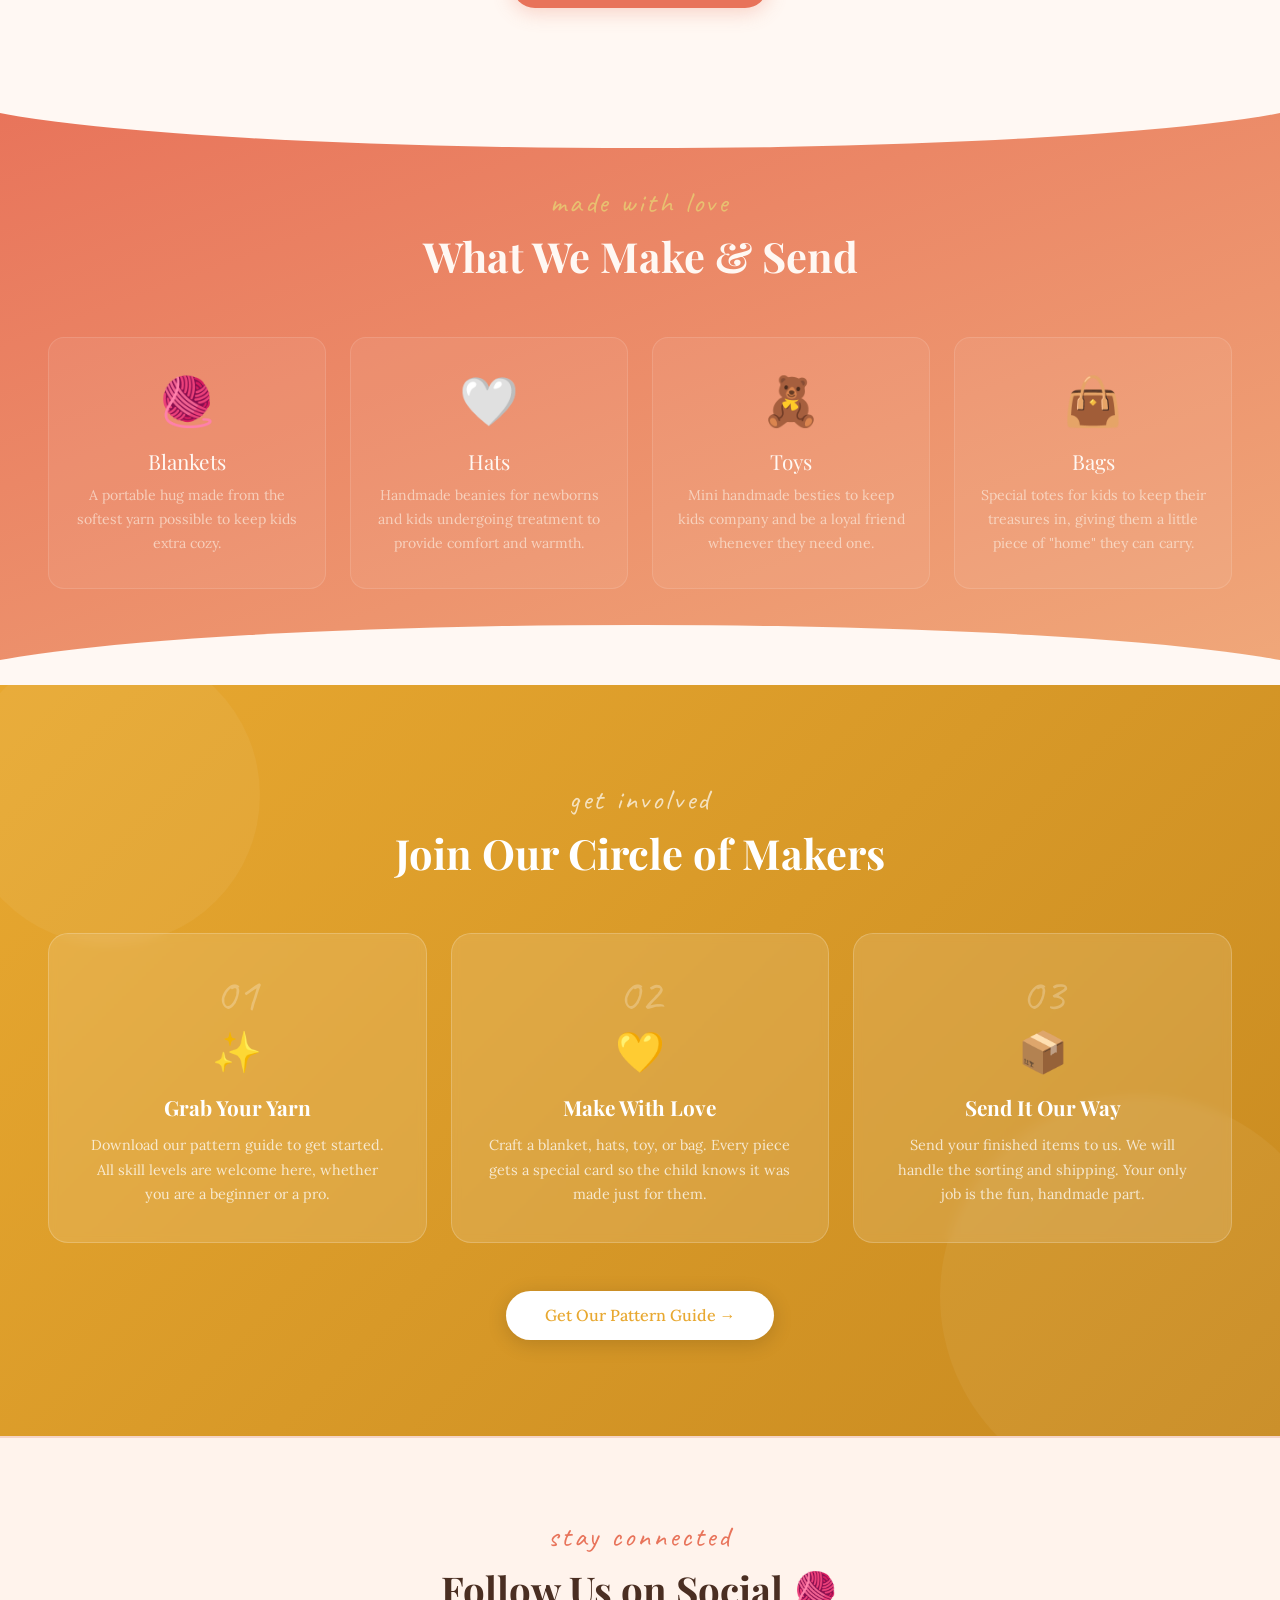
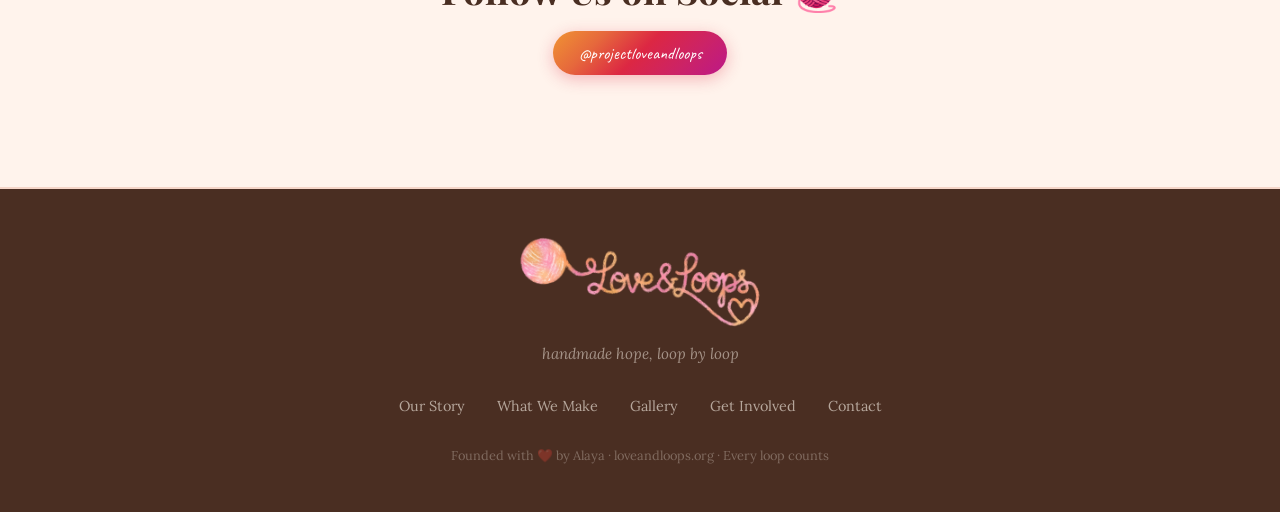
==== commit 9bc0739b: "Update index.html" ====
--- a/index.html
+++ b/index.html
@@ -670,8 +670,8 @@
 <section class="about" id="about">
   <span class="about-eyebrow">✦ our story ✦</span>
   <h2>A trip that changed <em>everything</em></h2>
-  <p>Last year, my family visited Sri Lanka, and honestly, I came home a different person. Seeing the kids there stayed with me long after the flight back. I have been crocheting and knitting since I was little, but suddenly it clicked! I knew exactly what all those thousands of loops were meant for.</p>
-  <p>I am starting this project in Sri Lanka with my cousins, Aura and Taytay. We are working with hospitals and orphanages to get handmade hats, blankets and toys into the hands of kids who need a reason to smile. Whether it is made by us, our friends, or volunteers across the world, every piece is handmade and tagged with love. It iss a simple idea, one loop at a time, making sure no kid feels forgotten.</p>
+  <p>Last year, my family visited Sri Lanka and I came home a different person. Seeing the kids there stayed with me long after the flight back. I have been crocheting and knitting since I was little, but suddenly it clicked, I wanted to show those kids how much they are loved through my crafting.</p>
+  <p>I am starting this project with my Aacha (Grandma) and my cousins in Sri Lanka, Aura and Tayara. We are working with hospitals and orphanages to get handmade hats, blankets, and toys into the hands of kids who need a reason to smile. Every single piece is handmade, tagged with love, and sent with the hope that it makes their day a little brighter.</p>
   <div class="about-btn-wrap">
     <a href="#help" class="btn-primary">Join Our Circle of Makers</a>
   </div>
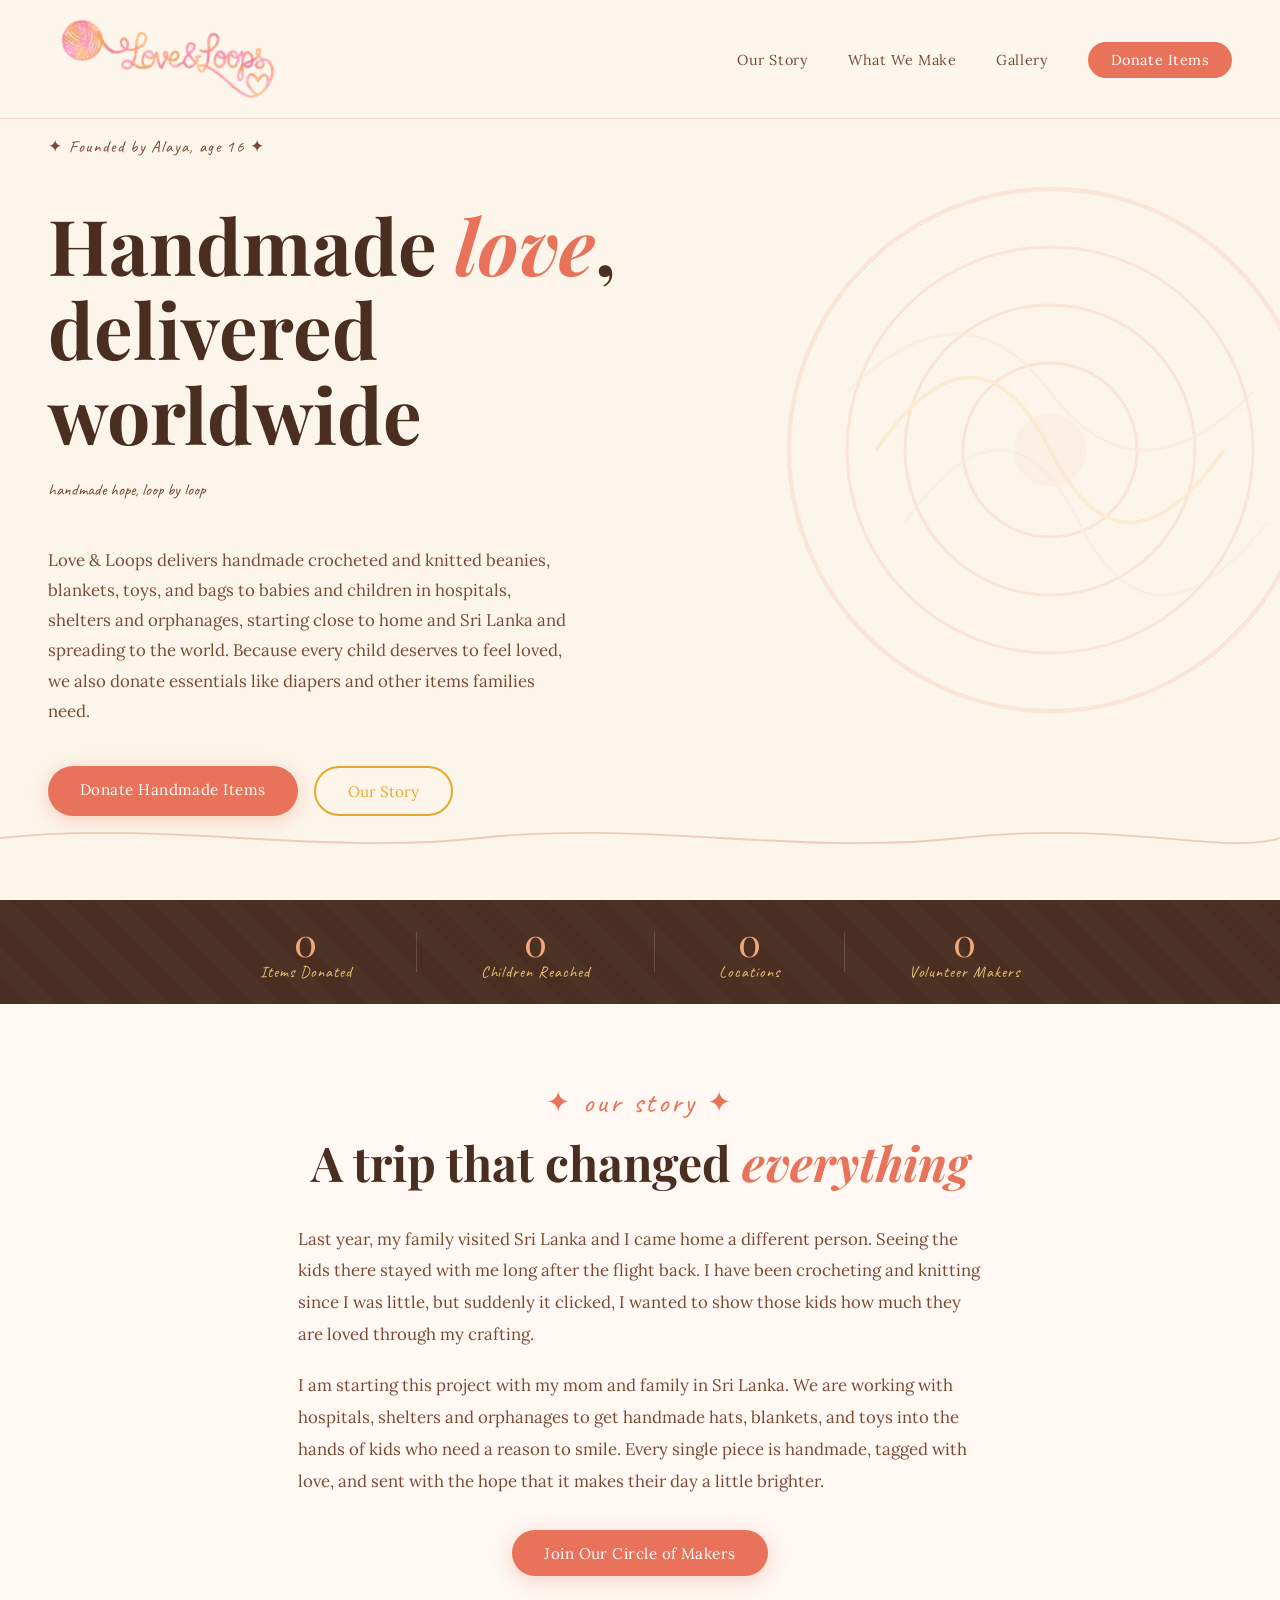
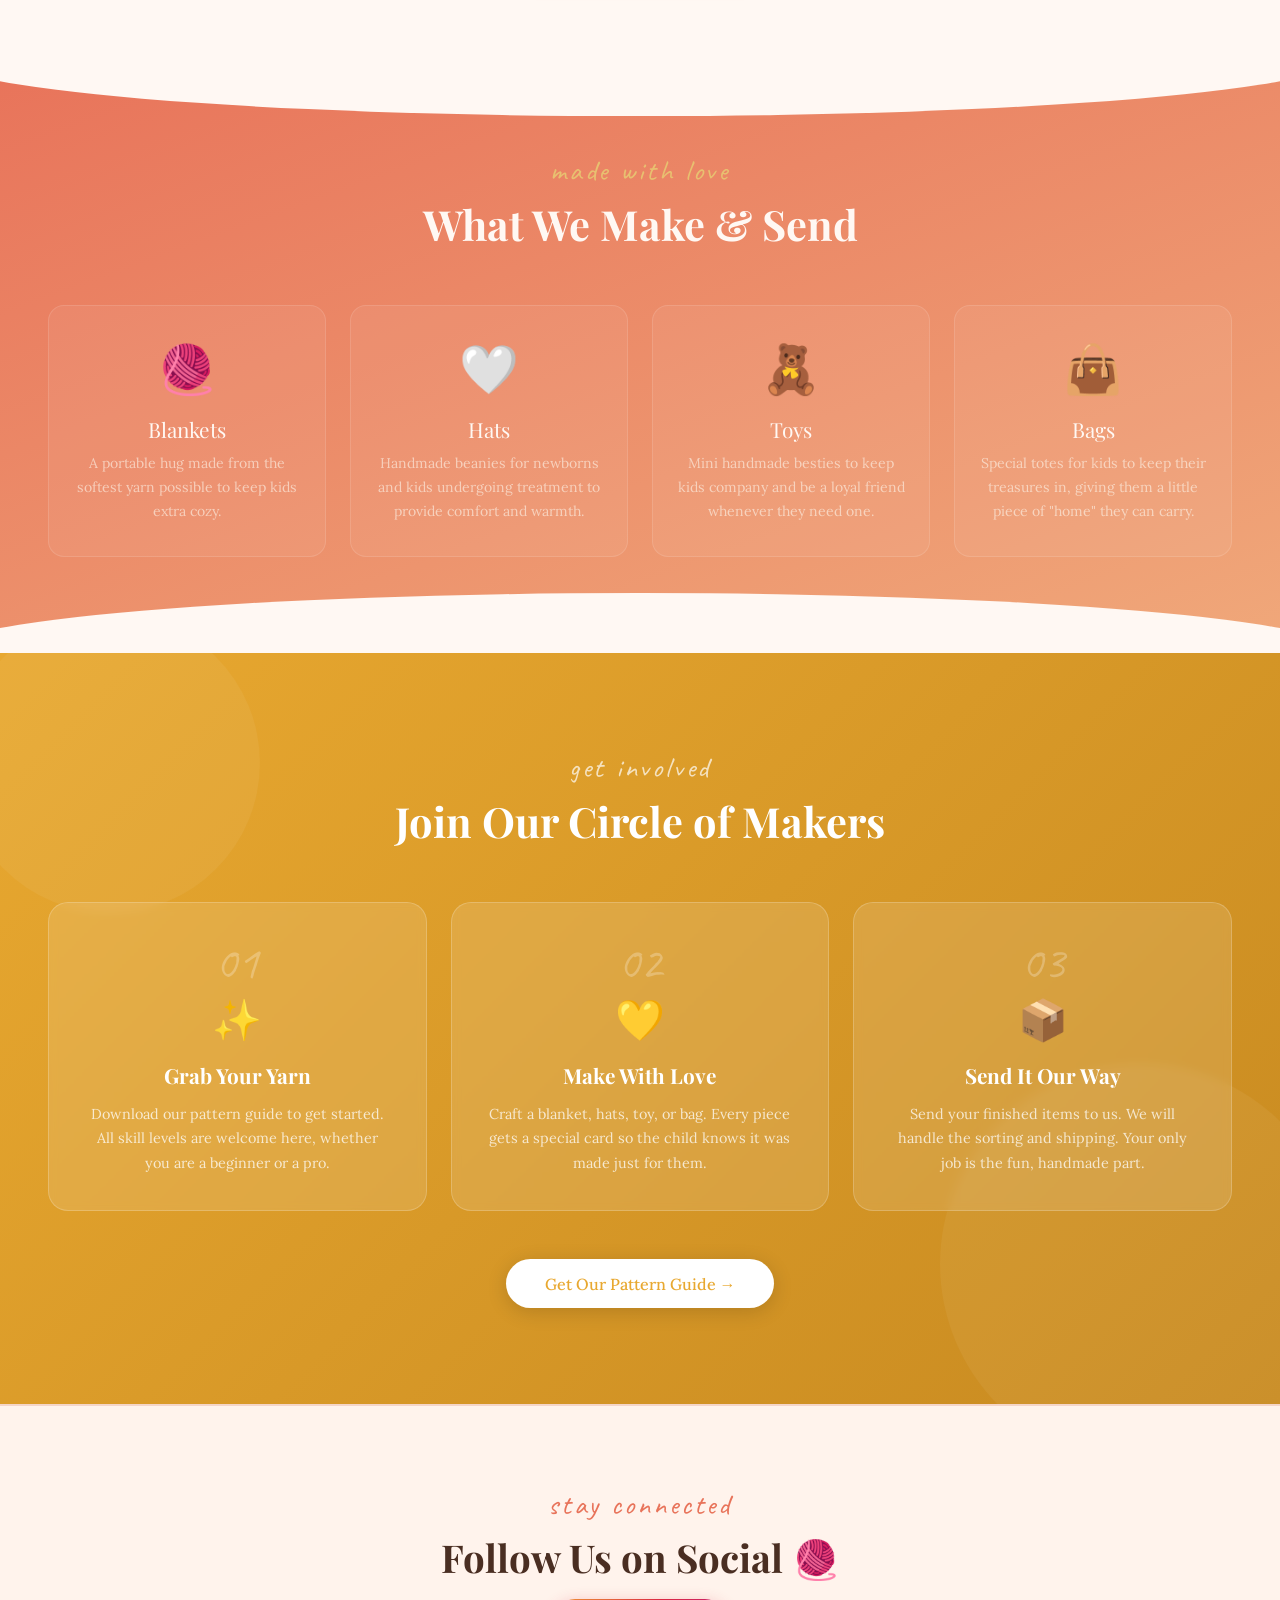
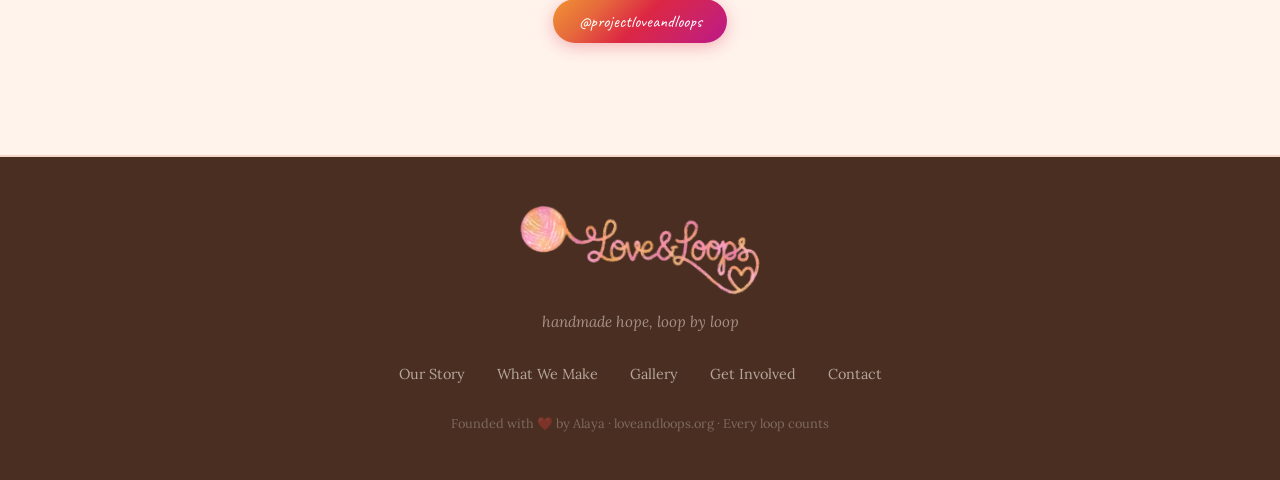
==== commit 57d60a84: "Update index.html" ====
--- a/index.html
+++ b/index.html
@@ -634,7 +634,7 @@
     <p class="hero-eyebrow">✦ Founded by Alaya, age 16 ✦</p>
     <h1>Handmade <em>love</em>,<br>delivered worldwide</h1>
     <p class="hero-tagline">handmade hope, loop by loop</p>
-    <p>Love & Loops delivers handmade crocheted and knitted beanies, blankets, toys, and bags to babies and children in hospitals and orphanages, starting in Sri Lanka and spreading to the world. Because every child deserves to feel loved, we also donate essentials like diapers and other items families need.</p>
+    <p>Love & Loops delivers handmade crocheted and knitted beanies, blankets, toys, and bags to babies and children in hospitals, shelters and orphanages, starting close to home and Sri Lanka and spreading to the world. Because every child deserves to feel loved, we also donate essentials like diapers and other items families need.</p>
     <div class="hero-buttons">
       <a href="#help" class="btn-primary">Donate Handmade Items</a>
       <a href="#about" class="btn-secondary">Our Story</a>
@@ -671,7 +671,7 @@
   <span class="about-eyebrow">✦ our story ✦</span>
   <h2>A trip that changed <em>everything</em></h2>
   <p>Last year, my family visited Sri Lanka and I came home a different person. Seeing the kids there stayed with me long after the flight back. I have been crocheting and knitting since I was little, but suddenly it clicked, I wanted to show those kids how much they are loved through my crafting.</p>
-  <p>I am starting this project with my Aacha (Grandma) and my cousins in Sri Lanka, Aura and Tayara. We are working with hospitals and orphanages to get handmade hats, blankets, and toys into the hands of kids who need a reason to smile. Every single piece is handmade, tagged with love, and sent with the hope that it makes their day a little brighter.</p>
+  <p>I am starting this project with my mom and family in Sri Lanka. We are working with hospitals, shelters and orphanages to get handmade hats, blankets, and toys into the hands of kids who need a reason to smile. Every single piece is handmade, tagged with love, and sent with the hope that it makes their day a little brighter.</p>
   <div class="about-btn-wrap">
     <a href="#help" class="btn-primary">Join Our Circle of Makers</a>
   </div>
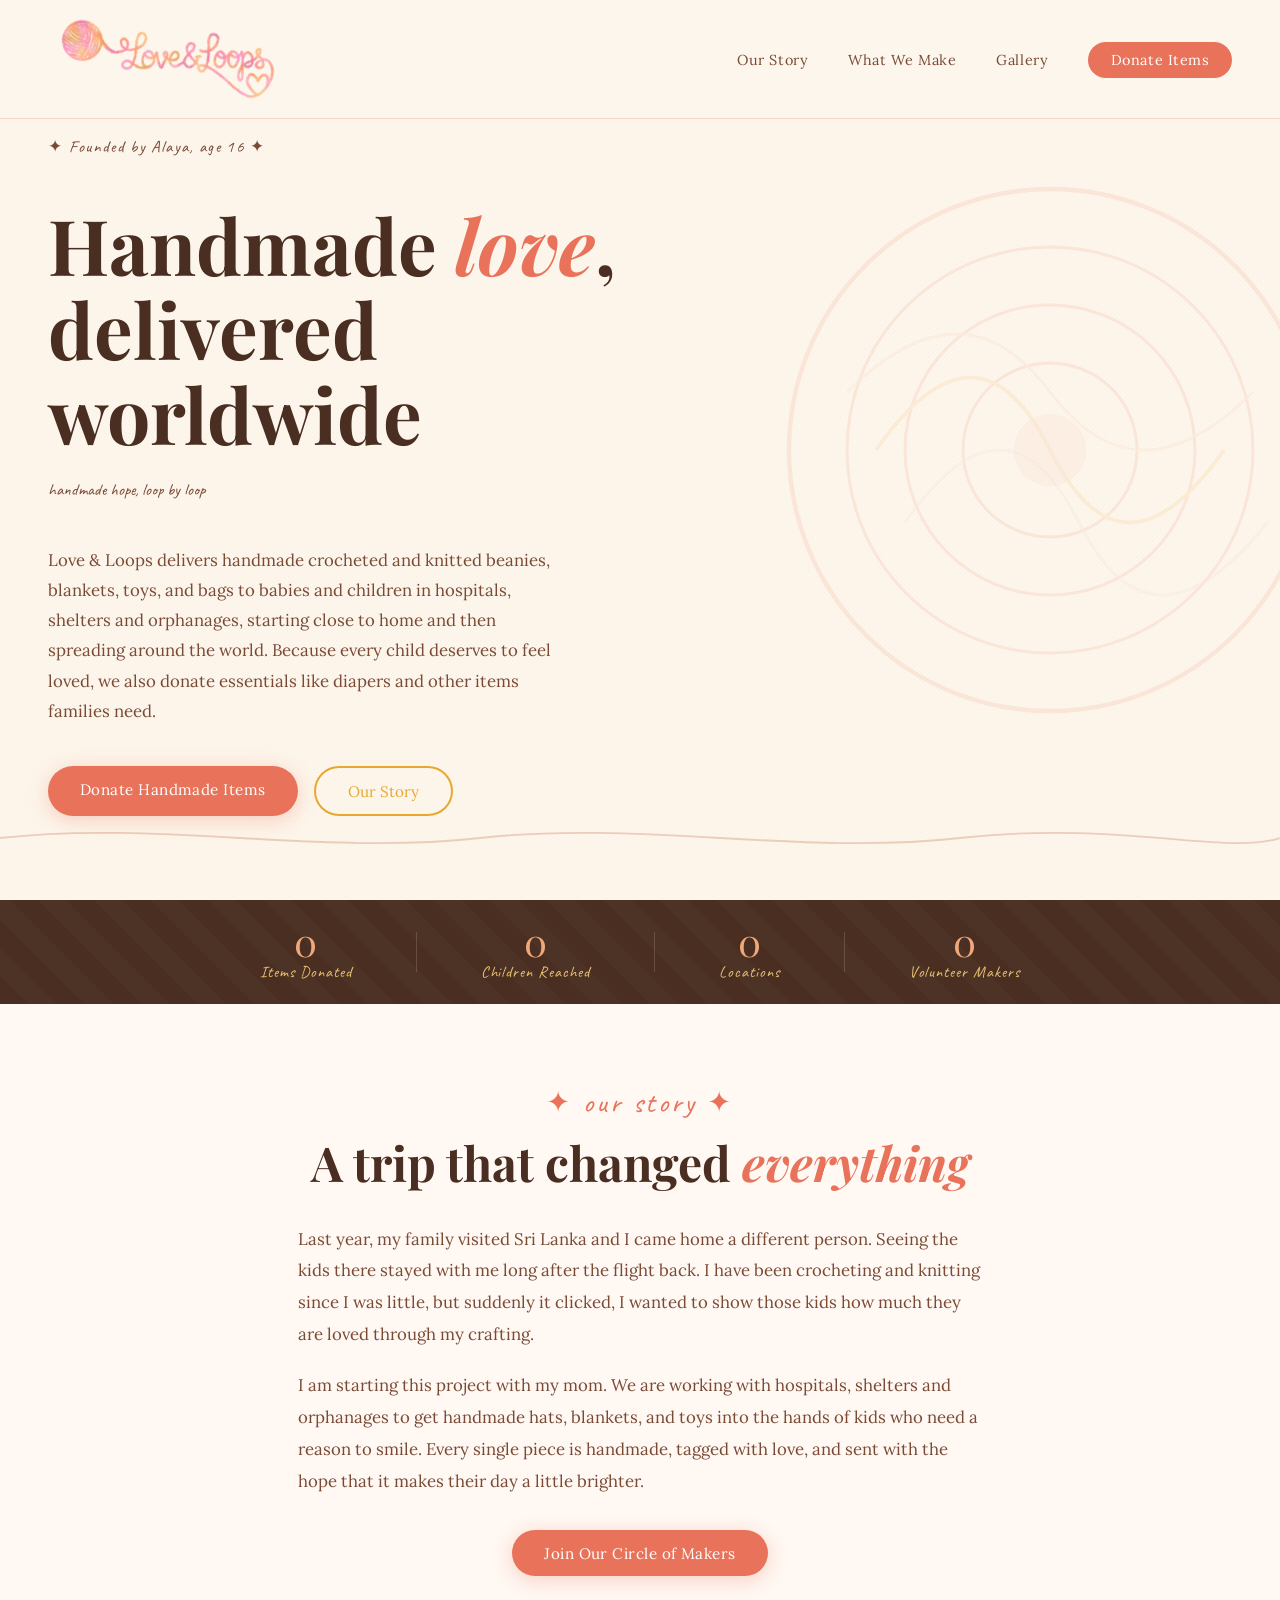
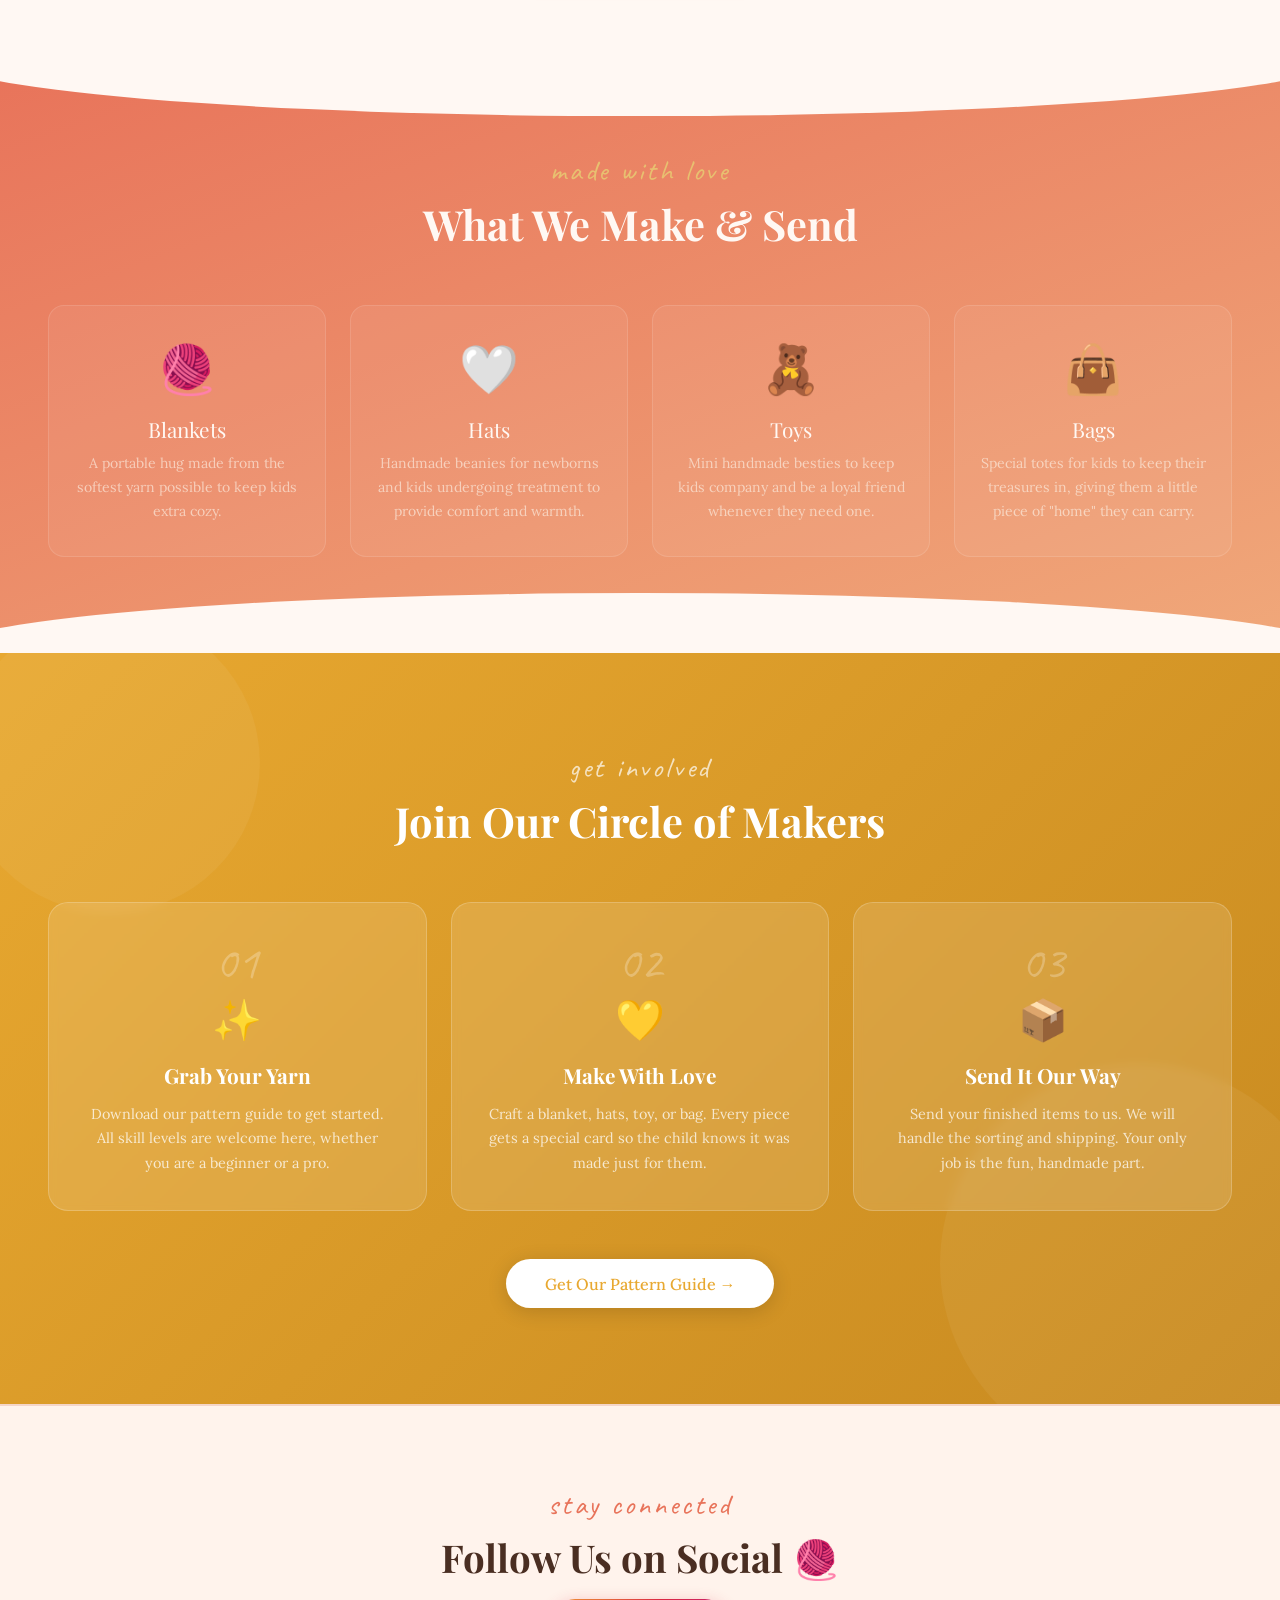
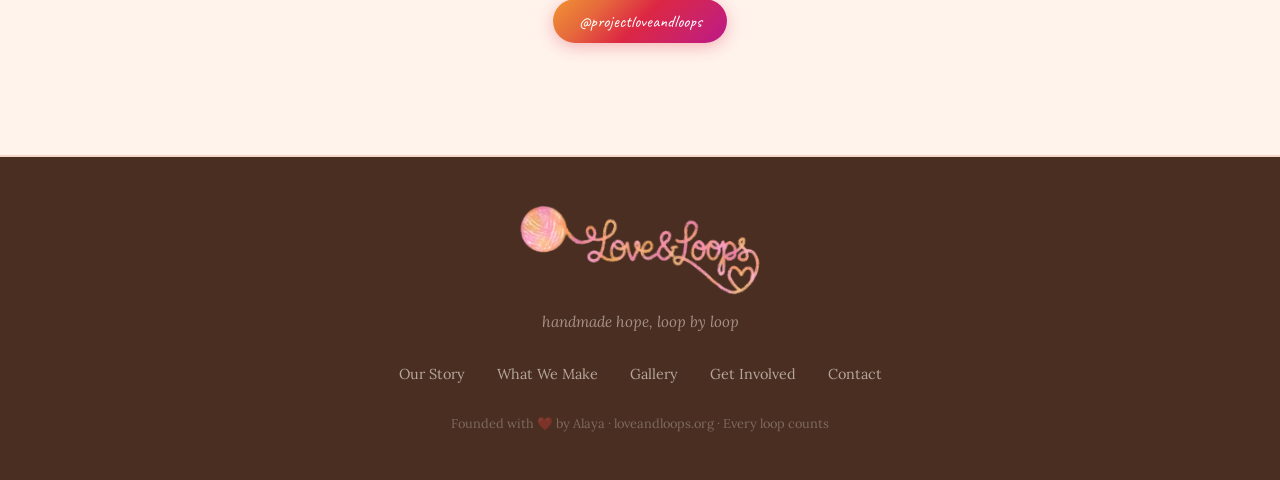
==== commit db47c9af: "Update index.html" ====
--- a/index.html
+++ b/index.html
@@ -634,7 +634,7 @@
     <p class="hero-eyebrow">✦ Founded by Alaya, age 16 ✦</p>
     <h1>Handmade <em>love</em>,<br>delivered worldwide</h1>
     <p class="hero-tagline">handmade hope, loop by loop</p>
-    <p>Love & Loops delivers handmade crocheted and knitted beanies, blankets, toys, and bags to babies and children in hospitals, shelters and orphanages, starting close to home and Sri Lanka and spreading to the world. Because every child deserves to feel loved, we also donate essentials like diapers and other items families need.</p>
+    <p>Love & Loops delivers handmade crocheted and knitted beanies, blankets, toys, and bags to babies and children in hospitals, shelters and orphanages, starting close to home and then spreading around the world. Because every child deserves to feel loved, we also donate essentials like diapers and other items families need.</p>
     <div class="hero-buttons">
       <a href="#help" class="btn-primary">Donate Handmade Items</a>
       <a href="#about" class="btn-secondary">Our Story</a>
@@ -671,7 +671,7 @@
   <span class="about-eyebrow">✦ our story ✦</span>
   <h2>A trip that changed <em>everything</em></h2>
   <p>Last year, my family visited Sri Lanka and I came home a different person. Seeing the kids there stayed with me long after the flight back. I have been crocheting and knitting since I was little, but suddenly it clicked, I wanted to show those kids how much they are loved through my crafting.</p>
-  <p>I am starting this project with my mom and family in Sri Lanka. We are working with hospitals, shelters and orphanages to get handmade hats, blankets, and toys into the hands of kids who need a reason to smile. Every single piece is handmade, tagged with love, and sent with the hope that it makes their day a little brighter.</p>
+  <p>I am starting this project with my mom. We are working with hospitals, shelters and orphanages to get handmade hats, blankets, and toys into the hands of kids who need a reason to smile. Every single piece is handmade, tagged with love, and sent with the hope that it makes their day a little brighter.</p>
   <div class="about-btn-wrap">
     <a href="#help" class="btn-primary">Join Our Circle of Makers</a>
   </div>
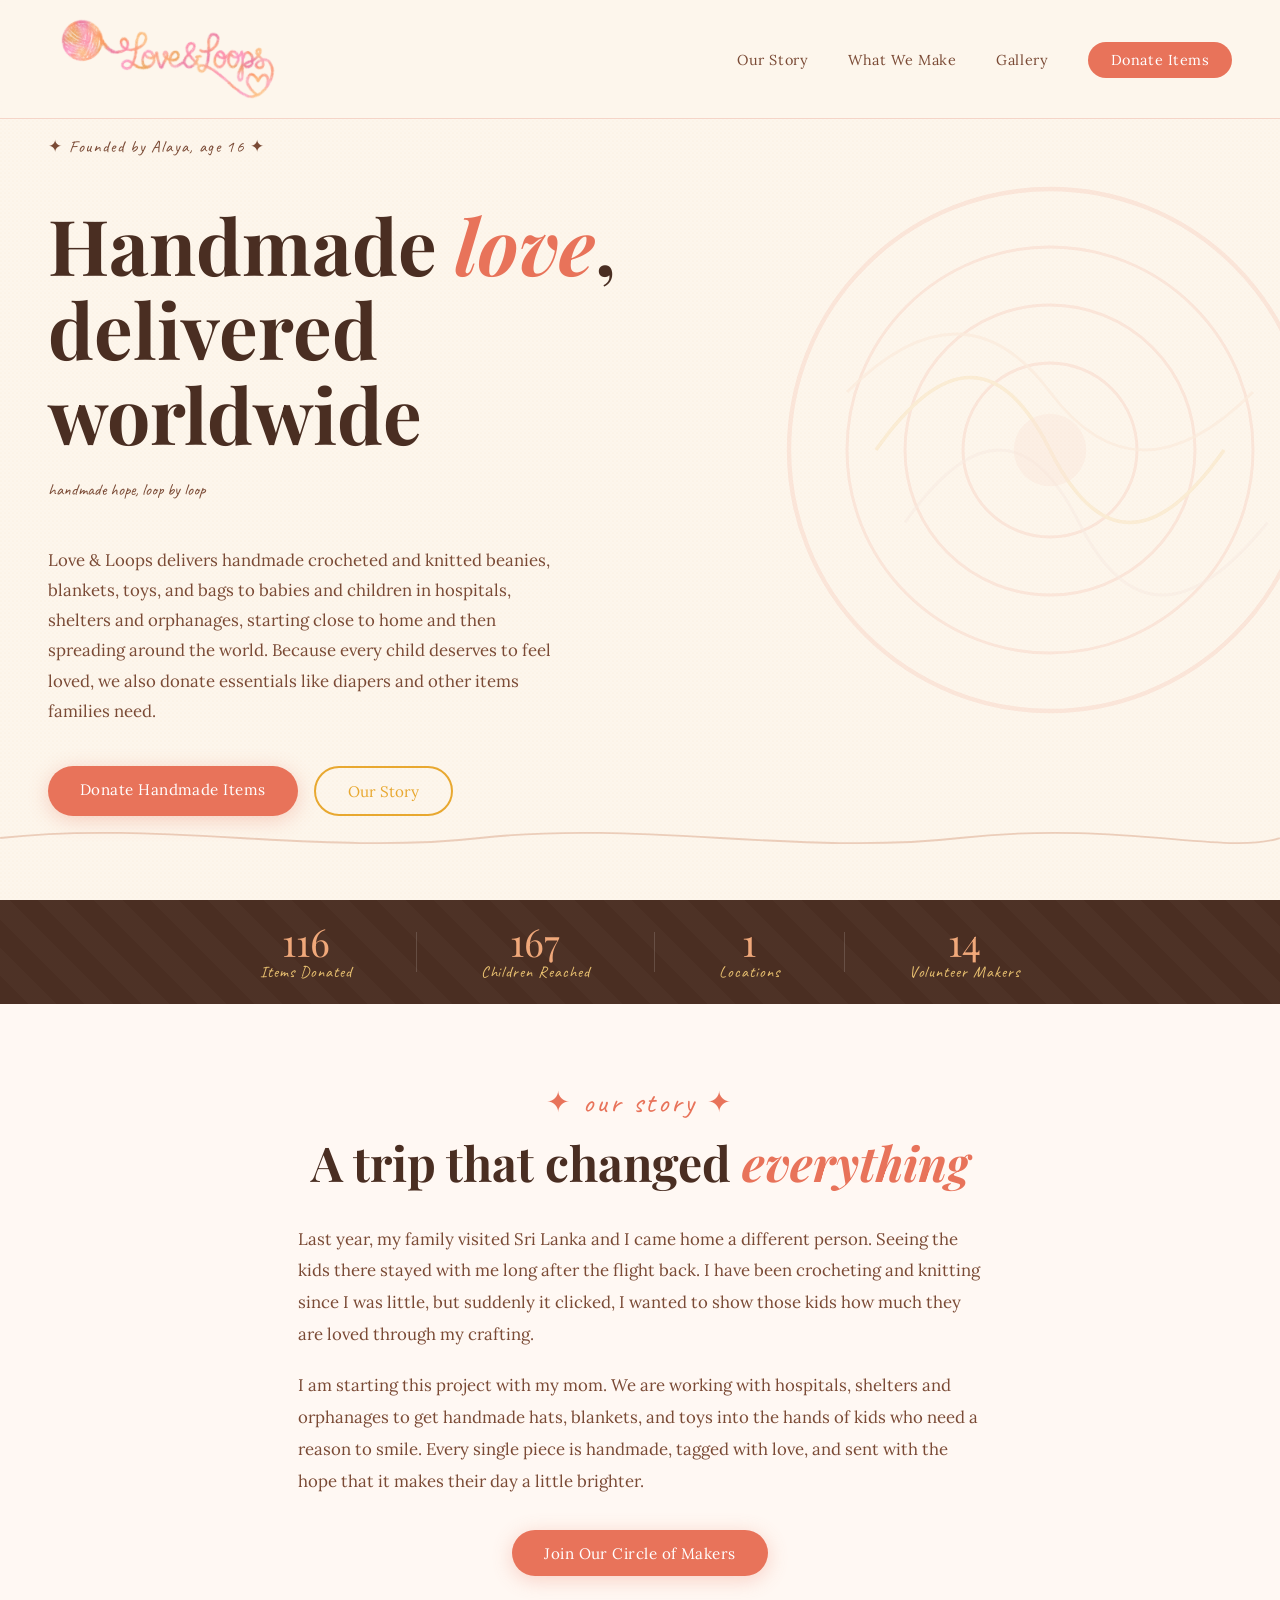
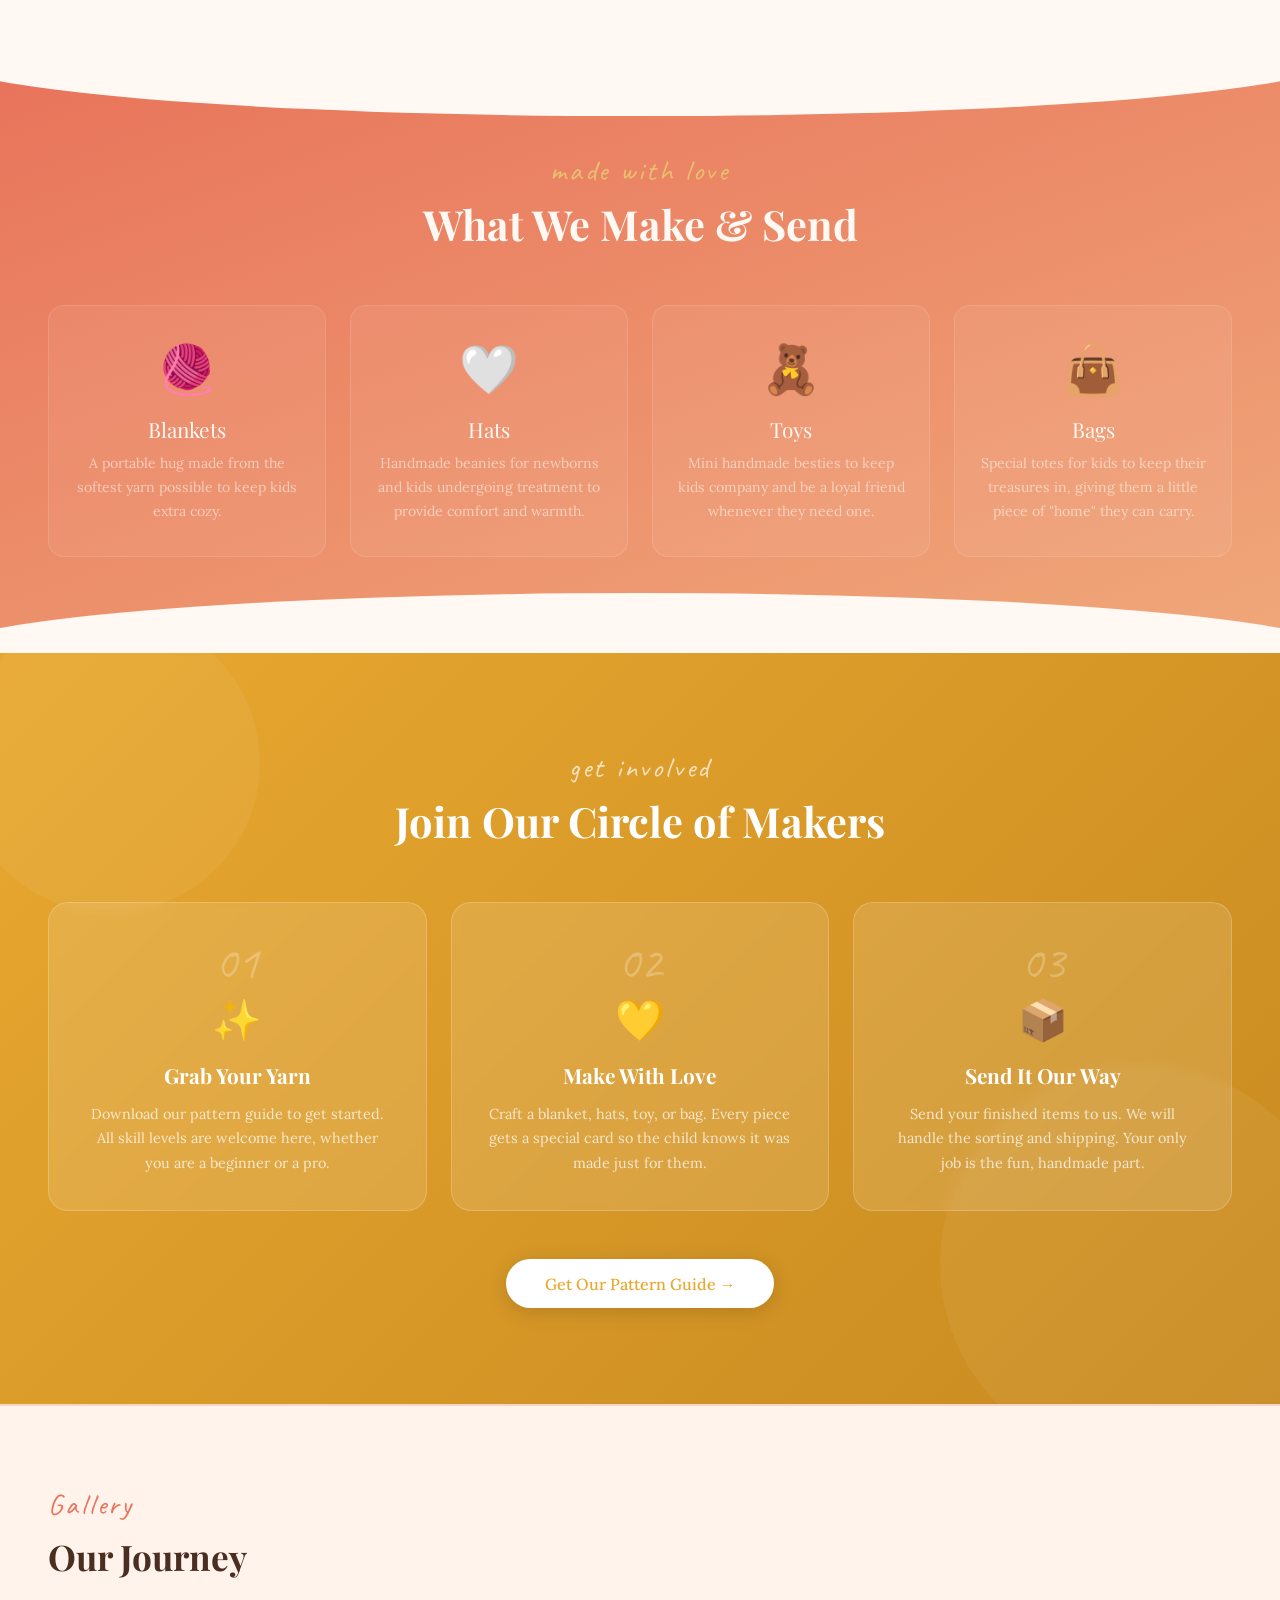
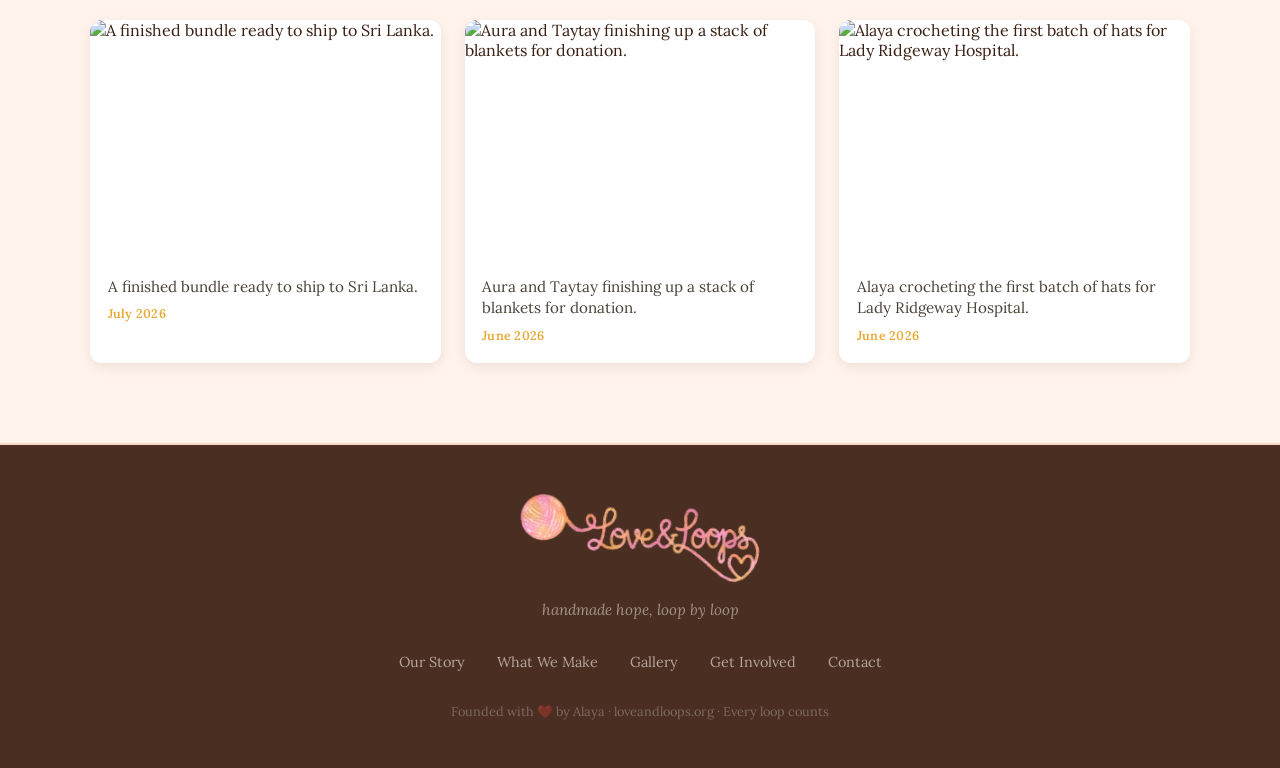
==== commit 675e3f6e: "Update index.html" ====
--- a/index.html
+++ b/index.html
@@ -3,6 +3,7 @@
 <head>
 <meta charset="UTF-8">
 <link rel="icon" type="image/svg+xml" href="favicon.svg">
+<link rel="stylesheet" href="gallery.css">
 <meta name="viewport" content="width=device-width, initial-scale=1.0">
 <title>Love and Loops — Handmade Hope, Loop by Loop</title>
 <link rel="preconnect" href="https://fonts.googleapis.com">
@@ -743,23 +744,16 @@
   </div>
 </section>
 
-<!-- INSTAGRAM GALLERY -->
+<!-- PHOTO GALLERY -->
 <section class="instagram-section" id="instagram">
   <div class="instagram-inner">
-
-    <div style="text-align:center; margin-bottom:2rem; position:relative; z-index:1;">
-      <span style="font-family:'Caveat',cursive; font-size:1.8rem; color:var(--coral); letter-spacing:0.1em; display:block; margin-bottom:0.5rem;">stay connected</span>
-      <h2 style="font-family:'Playfair Display',serif; font-size:2.4rem; color:var(--brown-dark); margin-bottom:1rem;">Follow Us on Social 🧶</h2>
-      <a href="https://instagram.com/projectloveandloops" target="_blank" style="display:inline-flex; align-items:center; gap:0.6rem; background:linear-gradient(135deg,#f09433,#e6683c,#dc2743,#cc2366,#bc1888); color:white; padding:0.7rem 1.6rem; border-radius:50px; text-decoration:none; font-family:'Caveat',cursive; font-size:1.1rem; box-shadow:0 4px 16px rgba(220,39,67,0.3);">
-        @projectloveandloops
-      </a>
+    <div class="instagram-header">
+      <div class="instagram-title-group">
+        <p class="section-eyebrow">Gallery</p>
+        <h2>Our Journey</h2>
+      </div>
     </div>
-
-    <div id="behold-widget-holder">
-      <script src="https://w.behold.so/widget.js" type="module"></script>
-      <behold-widget feed-id="sgiXPuezXMnbgt91PSPh"></behold-widget>
-    </div>
-
+    <div class="ll-gallery-grid" id="ll-gallery-grid"></div>
   </div>
 </section>
 
@@ -815,3 +809,7 @@
 
   // Make instagram posts link to instagram
   document.qu
+
+
+</script>
+<script src="gallery.js"></script>
--- a/gallery.css
+++ b/gallery.css
@@ -0,0 +1,135 @@
+/* ===== Love & Loops Photo Gallery ===== */
+
+.ll-gallery-section {
+  padding: 4rem 1.5rem;
+  background-color: #FDF8F2; /* cream */
+  text-align: center;
+}
+
+.ll-gallery-section h2 {
+  font-family: 'Playfair Display', serif;
+  color: #C1673B; /* terracotta */
+  font-size: 2.25rem;
+  margin-bottom: 0.5rem;
+}
+
+.ll-gallery-section .ll-gallery-subtitle {
+  font-family: 'Caveat', cursive;
+  font-size: 1.5rem;
+  color: #7A8B69; /* sage green */
+  margin-bottom: 2.5rem;
+}
+
+.ll-gallery-grid {
+  display: grid;
+  grid-template-columns: repeat(auto-fill, minmax(260px, 1fr));
+  gap: 1.5rem;
+  max-width: 1100px;
+  margin: 0 auto;
+}
+
+.ll-gallery-card {
+  background: #fff;
+  border-radius: 12px;
+  overflow: hidden;
+  box-shadow: 0 4px 14px rgba(0, 0, 0, 0.08);
+  transition: transform 0.2s ease, box-shadow 0.2s ease;
+  cursor: pointer;
+}
+
+.ll-gallery-card:hover {
+  transform: translateY(-4px);
+  box-shadow: 0 8px 22px rgba(0, 0, 0, 0.14);
+}
+
+.ll-gallery-card img {
+  width: 100%;
+  height: 240px;
+  object-fit: cover;
+  display: block;
+}
+
+.ll-gallery-caption {
+  padding: 1rem 1.1rem 1.2rem;
+  text-align: left;
+}
+
+.ll-gallery-caption p {
+  font-family: 'Lora', serif;
+  color: #4A4238;
+  font-size: 0.95rem;
+  line-height: 1.4;
+  margin: 0 0 0.35rem;
+}
+
+.ll-gallery-date {
+  font-family: 'Lora', serif;
+  font-size: 0.78rem;
+  color: #E8A830; /* honey amber */
+  font-weight: 600;
+  letter-spacing: 0.02em;
+}
+
+.ll-gallery-empty {
+  font-family: 'Lora', serif;
+  color: #999;
+  font-style: italic;
+}
+
+/* Lightbox */
+.ll-lightbox {
+  position: fixed;
+  inset: 0;
+  background: rgba(30, 24, 18, 0.88);
+  display: none;
+  align-items: center;
+  justify-content: center;
+  z-index: 1000;
+  padding: 2rem;
+}
+
+.ll-lightbox.ll-active {
+  display: flex;
+}
+
+.ll-lightbox-content {
+  max-width: 700px;
+  width: 100%;
+  background: #FDF8F2;
+  border-radius: 12px;
+  overflow: hidden;
+}
+
+.ll-lightbox-content img {
+  width: 100%;
+  max-height: 70vh;
+  object-fit: contain;
+  background: #000;
+  display: block;
+}
+
+.ll-lightbox-caption {
+  padding: 1.25rem 1.5rem;
+  font-family: 'Lora', serif;
+  color: #4A4238;
+}
+
+.ll-lightbox-close {
+  position: absolute;
+  top: 1.5rem;
+  right: 2rem;
+  color: #fff;
+  font-size: 2rem;
+  cursor: pointer;
+  line-height: 1;
+  font-family: sans-serif;
+}
+
+@media (max-width: 480px) {
+  .ll-gallery-section h2 {
+    font-size: 1.75rem;
+  }
+  .ll-gallery-card img {
+    height: 200px;
+  }
+}
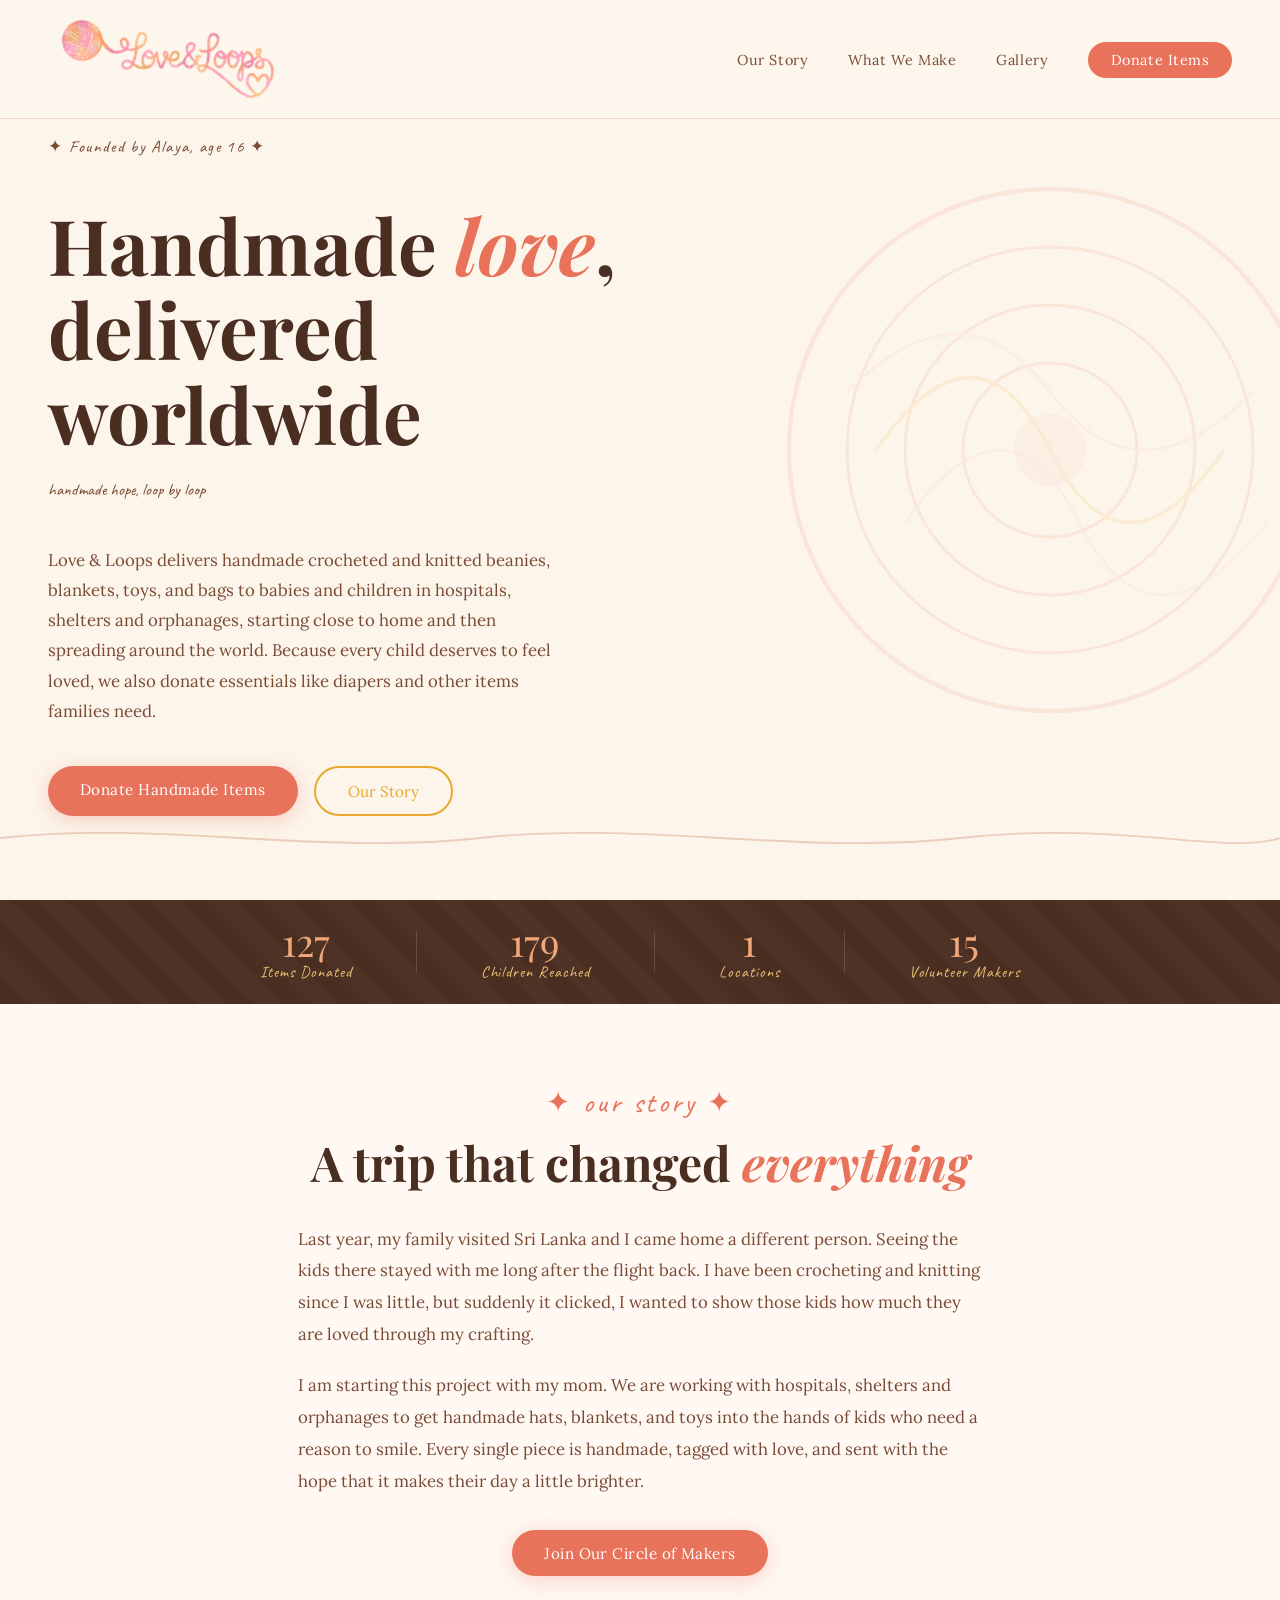
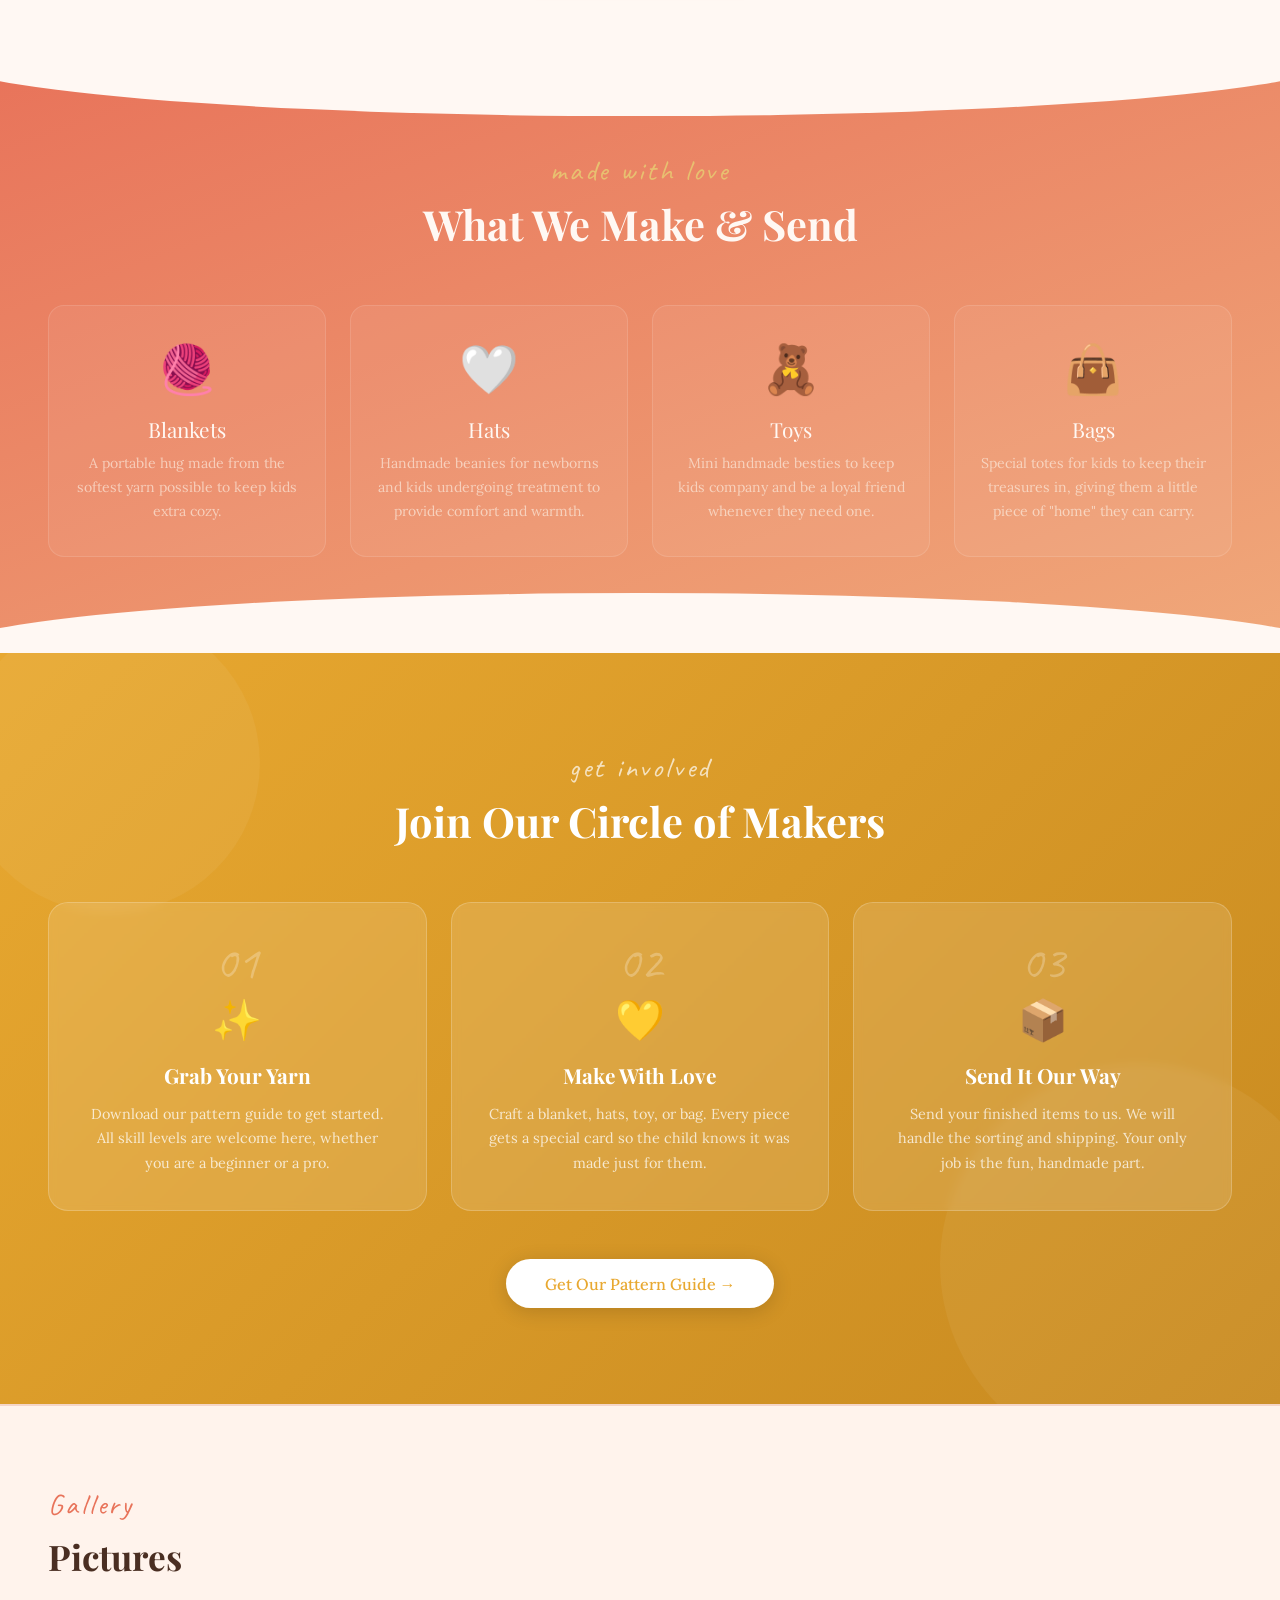
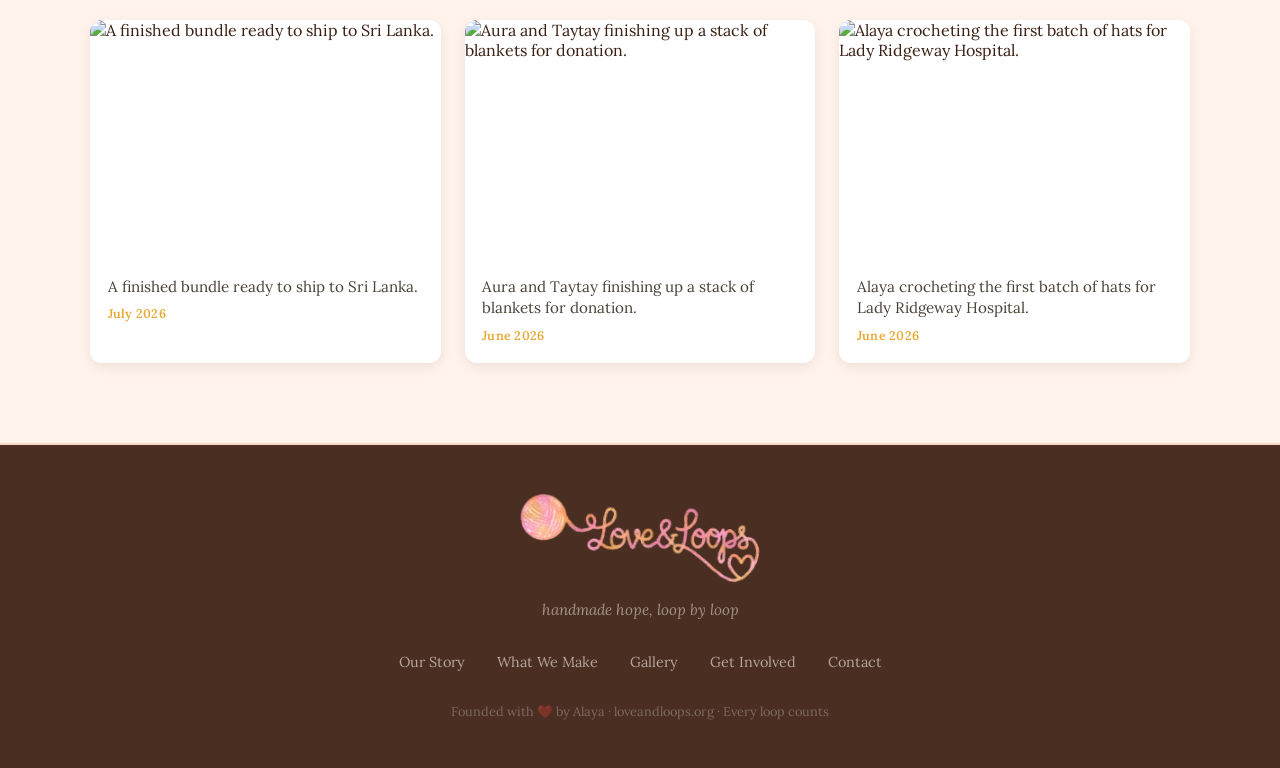
==== commit d71ffd54: "Update index.html" ====
--- a/index.html
+++ b/index.html
@@ -750,7 +750,7 @@
     <div class="instagram-header">
       <div class="instagram-title-group">
         <p class="section-eyebrow">Gallery</p>
-        <h2>Our Journey</h2>
+        <h2>Pictures</h2>
       </div>
     </div>
     <div class="ll-gallery-grid" id="ll-gallery-grid"></div>
